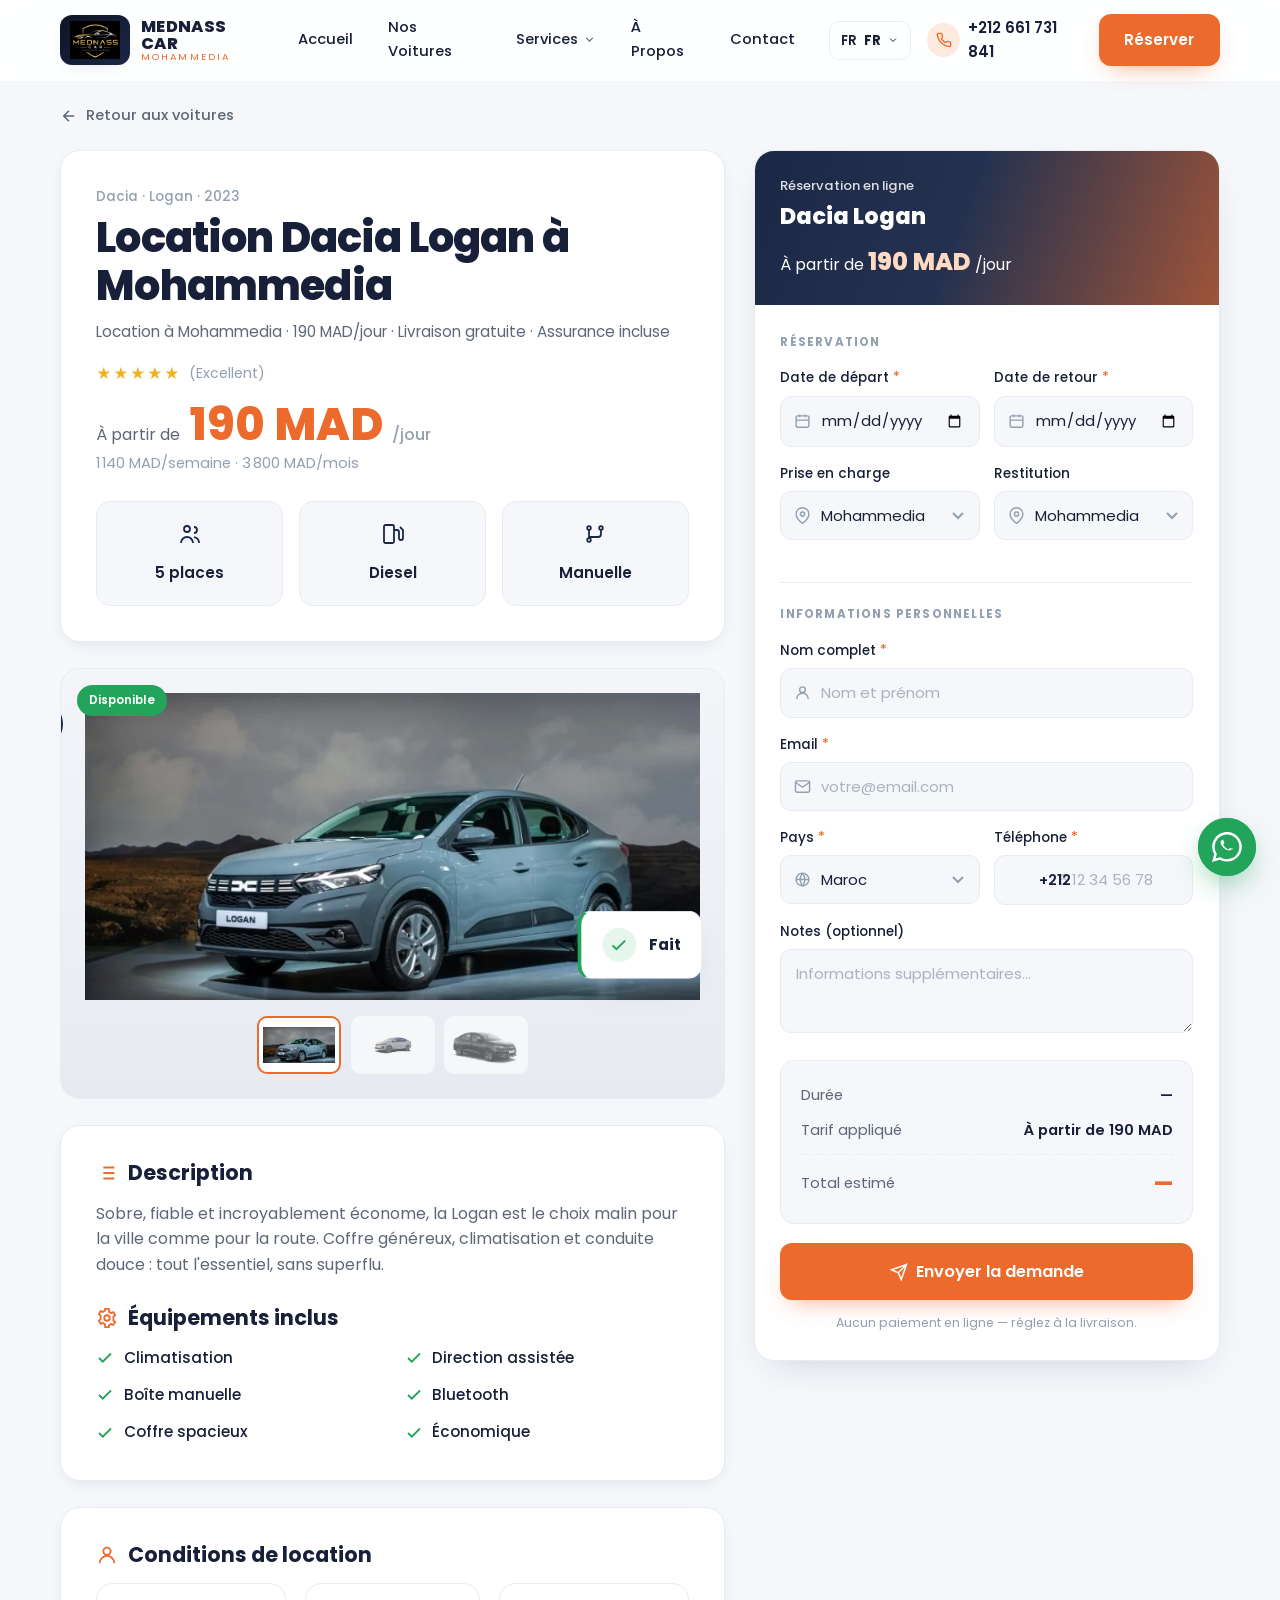
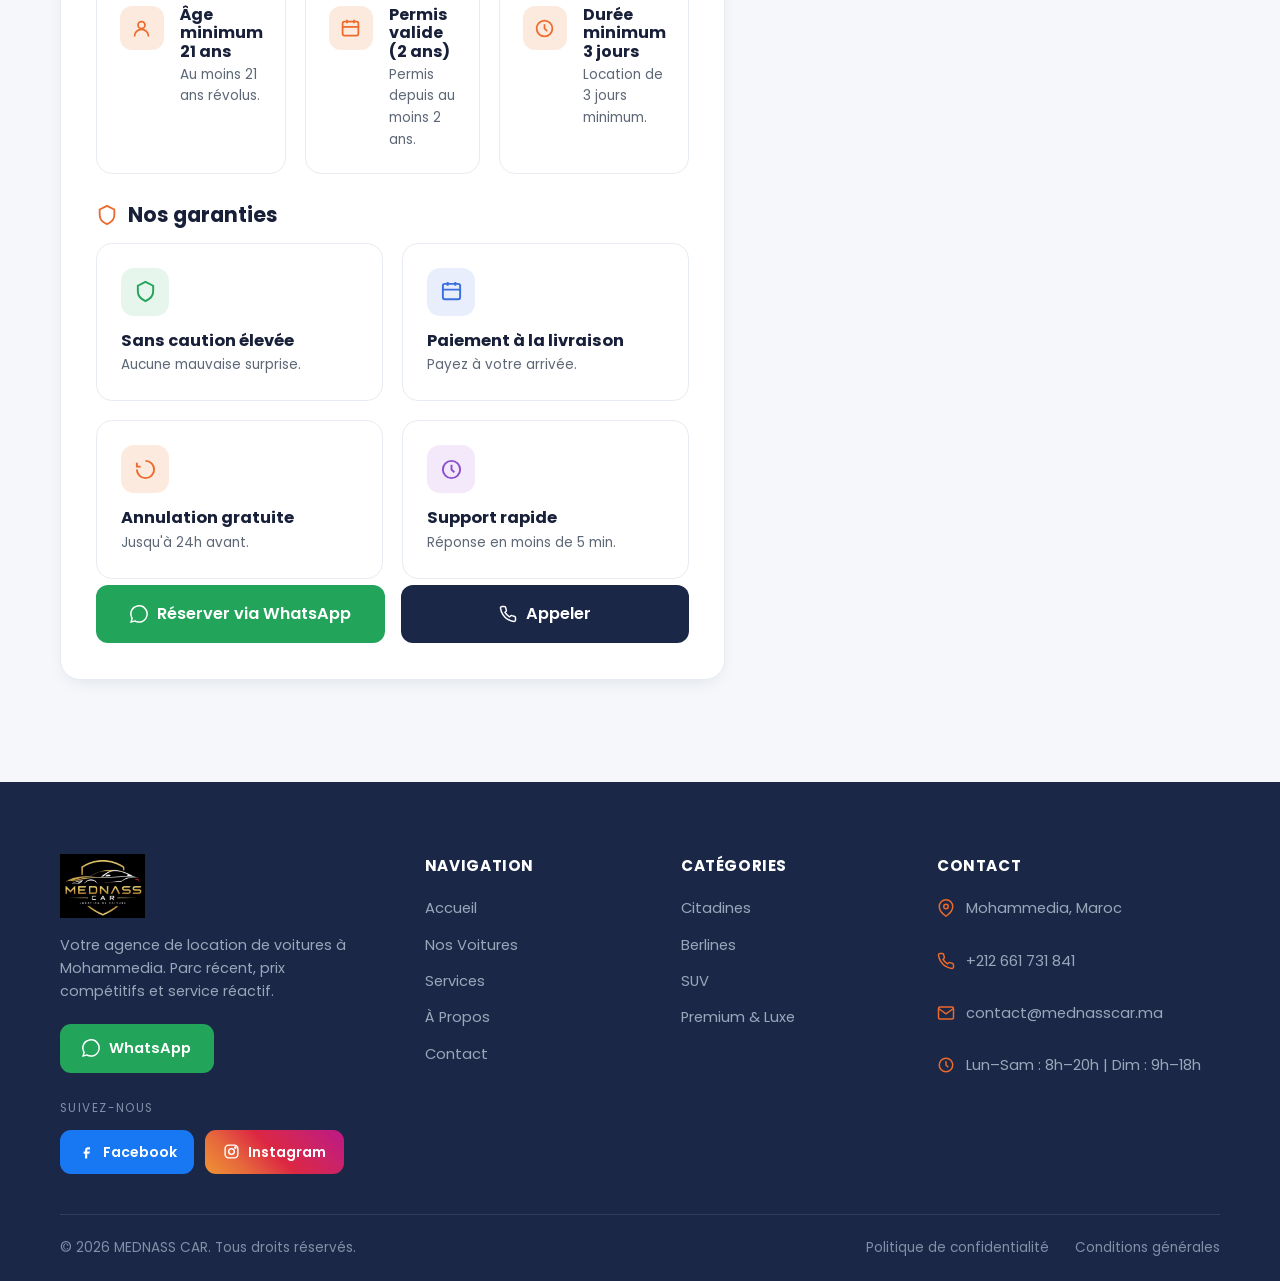
==== voiture.html @ d64ea8f4 "Mednass Car  Mohammedia first commit" ====
<!DOCTYPE html>
<html lang="fr">
<head>
<meta charset="UTF-8" />
<meta name="viewport" content="width=device-width, initial-scale=1.0" />
<title>Détail voiture — MEDNASS CAR</title>
<meta name="description" content="Fiche détaillée et réservation en ligne — MEDNASS CAR, location de voiture à Mohammedia." />
<link rel="icon" href="images/logo.png" />
<script>document.documentElement.className += ' js';</script>
<link rel="stylesheet" href="css/style.css" />
</head>
<body>

<!-- ===================== HEADER ===================== -->
<header id="header">
  <div class="wrap nav">
    <a href="index.html" class="brand">
      <span class="logo-chip"><img src="images/logo.png" alt="Mednass Car" /></span>
      <span class="bt"><b>MEDNASS CAR</b><span>Mohammedia</span></span>
    </a>
    <nav class="nav-links" id="navlinks">
      <a href="index.html">Accueil</a>
      <a href="index.html#voitures">Nos Voitures</a>
      <a href="index.html#garanties">Services <svg viewBox="0 0 24 24" fill="none" stroke="currentColor" stroke-width="2"><path d="M6 9l6 6 6-6"/></svg></a>
      <a href="index.html#apropos">À Propos</a>
      <a href="index.html#contact">Contact</a>
    </nav>
    <div class="nav-right">
      <span class="lang">FR <b>FR</b> <svg viewBox="0 0 24 24" fill="none" stroke="currentColor" stroke-width="2"><path d="M6 9l6 6 6-6"/></svg></span>
      <a href="tel:+212661731841" class="navphone"><span class="pi"><svg viewBox="0 0 24 24" fill="none" stroke="currentColor" stroke-width="2"><path d="M22 16.9v3a2 2 0 0 1-2.2 2 19.8 19.8 0 0 1-8.6-3.1 19.5 19.5 0 0 1-6-6A19.8 19.8 0 0 1 2 4.2 2 2 0 0 1 4 2h3a2 2 0 0 1 2 1.7c.1 1 .4 1.9.7 2.8a2 2 0 0 1-.5 2.1L8 9.9a16 16 0 0 0 6 6l1.3-1.3a2 2 0 0 1 2.1-.4c.9.3 1.8.6 2.8.7A2 2 0 0 1 22 16.9z"/></svg></span>+212 661 731 841</a>
      <a href="#reserver" class="btn btn-orange">Réserver</a>
      <button class="burger" id="burger" aria-label="Menu"><span></span><span></span><span></span></button>
    </div>
  </div>
</header>

<!-- ===================== DETAIL ===================== -->
<main class="detail-wrap">
  <div class="wrap">
    <a href="index.html#voitures" class="back-link">
      <svg viewBox="0 0 24 24" fill="none" stroke="currentColor" stroke-width="2"><path d="M19 12H5M12 19l-7-7 7-7"/></svg>
      Retour aux voitures
    </a>
    <div class="detail-grid">
      <div id="detailMain"><!-- injecté par detail.js --></div>
      <div id="detailAside"><!-- injecté par detail.js --></div>
    </div>
  </div>
</main>

<!-- ===================== FOOTER ===================== -->
<footer>
  <div class="wrap">
    <div class="foot-main">
      <div class="foot-brand">
        <img src="images/logo.png" alt="Mednass Car" />
        <p>Votre agence de location de voitures à Mohammedia. Parc récent, prix compétitifs et service réactif.</p>
        <a id="footWa" href="#" target="_blank" rel="noopener" class="foot-wa">
          <svg viewBox="0 0 24 24" fill="currentColor"><path d="M.06 24l1.69-6.16a11.86 11.86 0 1 1 4.43 4.34L.06 24zM6.6 20.2l.37.22a9.86 9.86 0 1 0-3.34-3.26l.24.38-1 3.65 3.73-.99z"/></svg>
          WhatsApp
        </a>
        <div class="foot-social-label">Suivez-nous</div>
        <div class="foot-socials">
          <a href="#" class="fsoc fb"><svg viewBox="0 0 24 24" fill="currentColor"><path d="M14 9h3V6h-3c-2.2 0-4 1.8-4 4v2H8v3h2v7h3v-7h3l1-3h-4v-2c0-.6.4-1 1-1z"/></svg> Facebook</a>
          <a href="#" class="fsoc ig"><svg viewBox="0 0 24 24" fill="none" stroke="currentColor" stroke-width="2"><rect x="3" y="3" width="18" height="18" rx="5"/><circle cx="12" cy="12" r="4"/><circle cx="17.5" cy="6.5" r="1" fill="currentColor"/></svg> Instagram</a>
        </div>
      </div>
      <div class="foot-col">
        <h5>Navigation</h5>
        <a href="index.html">Accueil</a>
        <a href="index.html#voitures">Nos Voitures</a>
        <a href="index.html#garanties">Services</a>
        <a href="index.html#apropos">À Propos</a>
        <a href="index.html#contact">Contact</a>
      </div>
      <div class="foot-col">
        <h5>Catégories</h5>
        <a href="index.html#voitures">Citadines</a>
        <a href="index.html#voitures">Berlines</a>
        <a href="index.html#voitures">SUV</a>
        <a href="index.html#voitures">Premium &amp; Luxe</a>
      </div>
      <div class="foot-col">
        <h5>Contact</h5>
        <ul class="foot-contact">
          <li><svg viewBox="0 0 24 24" fill="none" stroke="currentColor" stroke-width="2"><path d="M21 10c0 7-9 13-9 13s-9-6-9-13a9 9 0 0 1 18 0z"/><circle cx="12" cy="10" r="3"/></svg> <a href="https://maps.app.goo.gl/XJT6pZZTTBKeiHqv8" target="_blank" rel="noopener">Mohammedia, Maroc</a></li>
          <li><svg viewBox="0 0 24 24" fill="none" stroke="currentColor" stroke-width="2"><path d="M22 16.9v3a2 2 0 0 1-2.2 2 19.8 19.8 0 0 1-8.6-3.1 19.5 19.5 0 0 1-6-6A19.8 19.8 0 0 1 2 4.2 2 2 0 0 1 4 2h3a2 2 0 0 1 2 1.7c.1 1 .4 1.9.7 2.8a2 2 0 0 1-.5 2.1L8 9.9a16 16 0 0 0 6 6l1.3-1.3a2 2 0 0 1 2.1-.4c.9.3 1.8.6 2.8.7A2 2 0 0 1 22 16.9z"/></svg> <a href="tel:+212661731841">+212 661 731 841</a></li>
          <li><svg viewBox="0 0 24 24" fill="none" stroke="currentColor" stroke-width="2"><rect x="2" y="4" width="20" height="16" rx="2"/><path d="M22 6l-10 7L2 6"/></svg> <a href="mailto:contact@mednasscar.ma">contact@mednasscar.ma</a></li>
          <li><svg viewBox="0 0 24 24" fill="none" stroke="currentColor" stroke-width="2"><circle cx="12" cy="12" r="9"/><path d="M12 7v5l3 3"/></svg> Lun–Sam : 8h–20h | Dim : 9h–18h</li>
        </ul>
      </div>
    </div>
    <div class="foot-bottom">
      <small>© <span id="year"></span> MEDNASS CAR. Tous droits réservés.</small>
      <div class="fb-links">
        <a href="#">Politique de confidentialité</a>
        <a href="#">Conditions générales</a>
      </div>
    </div>
  </div>
</footer>

<a id="waFloat" class="wa-float" href="#" target="_blank" rel="noopener" aria-label="WhatsApp">
  <svg viewBox="0 0 24 24" fill="currentColor"><path d="M.06 24l1.69-6.16a11.86 11.86 0 1 1 4.43 4.34L.06 24zM6.6 20.2l.37.22a9.86 9.86 0 1 0-3.34-3.26l.24.38-1 3.65 3.73-.99zM17.4 14.3c-.15-.25-.55-.4-1.15-.7s-1.35-.65-1.55-.72c-.2-.07-.35-.1-.5.1s-.57.72-.7.87c-.13.15-.26.17-.48.06a8 8 0 0 1-2.35-1.45 8.8 8.8 0 0 1-1.63-2.02c-.17-.3 0-.46.13-.6.13-.13.28-.34.42-.51.14-.17.18-.3.28-.5.1-.2.05-.37-.02-.52-.07-.15-.5-1.2-.68-1.65-.18-.43-.36-.37-.5-.37h-.42c-.15 0-.4.06-.6.3-.2.25-.78.76-.78 1.85 0 1.1.8 2.15.92 2.3.12.15 1.57 2.4 3.8 3.36.53.23.95.37 1.27.47.53.17 1.02.15 1.4.09.43-.06 1.32-.54 1.5-1.06.19-.52.19-.97.13-1.07z"/></svg>
</a>

<div class="toast" id="toast">
  <span class="tic"><svg viewBox="0 0 24 24" fill="none" stroke="currentColor" stroke-width="2.4"><path d="M20 6L9 17l-5-5"/></svg></span>
  <div><b id="toastTitle">Fait</b><p id="toastMsg"></p></div>
</div>

<script src="js/data.js"></script>
<script src="js/detail.js"></script>
</body>
</html>
---- css/style.css ----
/* ============================================================
   MEDNASS CAR — Mohammedia
   Thème clair · Orange & Bleu marine · style "Lux"
   ============================================================ */

@import url('https://fonts.googleapis.com/css2?family=Poppins:wght@400;500;600;700;800&display=swap');

:root{
  --orange:      #ec6a2c;
  --orange-d:    #d65a20;
  --orange-soft: #fdeadf;
  --navy:        #1b2746;
  --navy-2:      #25324f;
  --ink:         #182039;   /* titres */
  --text:        #5d6776;   /* corps */
  --muted:       #93a0b0;
  --bg:          #ffffff;
  --bg-soft:     #f5f7fa;
  --line:        #e7ecf2;
  --green:       #22a45a;
  --green-d:     #1c8f4d;
  --gold:        #f4b022;
  --shadow:      0 14px 40px -18px rgba(24,40,80,.22);
  --shadow-sm:   0 6px 20px -10px rgba(24,40,80,.18);
  --radius:      18px;
  --maxw:        1240px;
  --ease:        cubic-bezier(.2,.7,.2,1);
}

*{box-sizing:border-box;margin:0;padding:0}
html{scroll-behavior:smooth;-webkit-text-size-adjust:100%}
body{
  background:var(--bg);color:var(--text);
  font-family:'Poppins',system-ui,sans-serif;font-size:16px;line-height:1.6;
  overflow-x:hidden;-webkit-font-smoothing:antialiased;
}
body.no-scroll{overflow:hidden}
a{color:inherit;text-decoration:none}
img{display:block;max-width:100%}
ul{list-style:none}
button{font-family:inherit;cursor:pointer;border:none;background:none;color:inherit}
::selection{background:var(--orange);color:#fff}
h1,h2,h3,h4{color:var(--ink);line-height:1.15;font-weight:700}

.wrap{max-width:var(--maxw);margin:0 auto;padding:0 clamp(18px,4vw,40px)}
.section{padding:clamp(3.5rem,7vw,6rem) 0}
.section.soft{background:var(--bg-soft)}

/* buttons */
.btn{display:inline-flex;align-items:center;justify-content:center;gap:.55rem;font-weight:600;font-size:.95rem;
  padding:.85rem 1.6rem;border-radius:12px;transition:transform .2s var(--ease),box-shadow .25s,background .25s,filter .2s;white-space:nowrap}
.btn svg{width:18px;height:18px}
.btn-orange{background:var(--orange);color:#fff;box-shadow:0 10px 24px -12px rgba(236,106,44,.7)}
.btn-orange:hover{background:var(--orange-d);transform:translateY(-2px)}
.btn-navy{background:var(--navy);color:#fff}
.btn-navy:hover{background:var(--navy-2);transform:translateY(-2px)}
.btn-green{background:var(--green);color:#fff}
.btn-green:hover{background:var(--green-d);transform:translateY(-2px)}
.btn-outline{border:1.5px solid var(--line);color:var(--ink);background:#fff}
.btn-outline:hover{border-color:var(--orange);color:var(--orange)}
.btn-lg{padding:1rem 2rem;font-size:1.02rem}
.btn-block{width:100%}

.eyebrow{display:inline-flex;align-items:center;gap:.5rem;font-size:.78rem;font-weight:600;letter-spacing:.12em;
  text-transform:uppercase;color:var(--orange)}
.eyebrow::before{content:"";width:8px;height:8px;border-radius:50%;background:var(--orange)}

.sec-head{text-align:center;max-width:640px;margin:0 auto clamp(2.2rem,5vw,3.4rem)}
.sec-head h2{font-size:clamp(1.9rem,4.5vw,2.9rem);font-weight:800;letter-spacing:-.02em}
.sec-head p{margin-top:.8rem;color:var(--text)}
.txt-orange{color:var(--orange)}

/* ============================================================
   HEADER
   ============================================================ */
header{position:fixed;top:0;left:0;right:0;z-index:200;background:rgba(255,255,255,.9);
  backdrop-filter:blur(12px);border-bottom:1px solid transparent;transition:box-shadow .3s,border-color .3s}
header.scrolled{box-shadow:0 6px 24px -16px rgba(24,40,80,.4);border-bottom:1px solid var(--line)}
.nav{display:flex;align-items:center;justify-content:space-between;gap:1.2rem;height:80px}
.brand{display:flex;align-items:center;gap:.7rem}
.brand .logo-chip{background:linear-gradient(135deg,#0e1424,#1b2746);border-radius:12px;padding:6px 10px;
  display:grid;place-items:center;box-shadow:var(--shadow-sm)}
.brand .logo-chip img{height:38px;width:auto}
.brand .bt{display:flex;flex-direction:column;line-height:1.05}
.brand .bt b{font-weight:800;font-size:1.02rem;color:var(--ink);letter-spacing:.02em}
.brand .bt span{font-size:.6rem;letter-spacing:.22em;text-transform:uppercase;color:var(--orange)}
.nav-links{display:flex;align-items:center;gap:.4rem}
.nav-links a{font-size:.92rem;font-weight:500;color:var(--ink);padding:.5rem .9rem;border-radius:10px;transition:.2s;display:flex;align-items:center;gap:.3rem}
.nav-links a:hover{color:var(--orange);background:var(--orange-soft)}
.nav-links a.active{color:var(--orange);background:var(--orange-soft);font-weight:600}
.nav-links a svg{width:13px;height:13px;opacity:.7}
.nav-right{display:flex;align-items:center;gap:1rem}
.lang{display:flex;align-items:center;gap:.4rem;border:1.5px solid var(--line);border-radius:10px;padding:.5rem .7rem;font-size:.82rem;font-weight:600;color:var(--ink)}
.lang svg{width:12px;height:12px}
.navphone{display:flex;align-items:center;gap:.5rem;font-weight:600;color:var(--ink);font-size:.95rem}
.navphone .pi{width:34px;height:34px;border-radius:50%;display:grid;place-items:center;background:var(--orange-soft);color:var(--orange)}
.navphone .pi svg{width:16px;height:16px}
.burger{display:none;flex-direction:column;gap:5px;padding:8px}
.burger span{width:25px;height:2px;background:var(--ink);border-radius:2px;transition:.3s}

/* ============================================================
   HERO
   ============================================================ */
.hero{padding:calc(80px + clamp(2.5rem,5vw,4rem)) 0 clamp(3rem,6vw,5rem);
  background:radial-gradient(80% 120% at 90% 0%,#fff3ec 0%,rgba(255,243,236,0) 55%),linear-gradient(180deg,#fff,#f5f7fa)}
.hero-grid{display:grid;grid-template-columns:1.05fr .95fr;gap:clamp(2rem,5vw,4rem);align-items:center}
.hero h1{font-size:clamp(2.3rem,5.4vw,4rem);font-weight:800;letter-spacing:-.03em;margin:1.1rem 0}
.hero p.lead{font-size:clamp(1rem,1.4vw,1.15rem);color:var(--text);max-width:46ch}
.hero-cta{display:flex;gap:.9rem;flex-wrap:wrap;margin-top:1.8rem}
.hero-trust{display:flex;gap:1.4rem;flex-wrap:wrap;margin-top:1.8rem}
.hero-trust span{display:flex;align-items:center;gap:.45rem;font-size:.86rem;font-weight:500;color:var(--ink)}
.hero-trust svg{width:18px;height:18px;color:var(--green)}
.hero-media{position:relative}
.hero-card{background:#fff;border-radius:24px;box-shadow:var(--shadow);padding:1.4rem;position:relative;
  background:linear-gradient(180deg,#fbfcfe,#eef1f6)}
.hero-card img{width:100%;border-radius:16px;object-fit:contain;aspect-ratio:16/11}
.hero-price{position:absolute;left:-12px;bottom:24px;background:#fff;border-radius:16px;box-shadow:var(--shadow);
  padding:.9rem 1.2rem;display:flex;flex-direction:column;border-left:4px solid var(--orange)}
.hero-price small{font-size:.7rem;color:var(--muted);text-transform:uppercase;letter-spacing:.08em}
.hero-price b{font-size:1.4rem;color:var(--orange);font-weight:800;line-height:1.1}
.hero-price b span{font-size:.8rem;color:var(--text);font-weight:500}
.hero-badge{position:absolute;right:-6px;top:18px;background:var(--navy);color:#fff;border-radius:14px;padding:.7rem 1rem;
  box-shadow:var(--shadow);font-size:.8rem;font-weight:600;display:flex;align-items:center;gap:.5rem}
.hero-badge .star{color:var(--gold)}

/* ============================================================
   FEATURE STRIP
   ============================================================ */
.feat-strip{display:grid;grid-template-columns:repeat(4,1fr);gap:1.2rem;margin-top:clamp(2rem,5vw,3.5rem)}
.feat{display:flex;gap:.9rem;align-items:flex-start;background:#fff;border:1px solid var(--line);border-radius:16px;padding:1.2rem}
.feat .fi{width:46px;height:46px;border-radius:12px;display:grid;place-items:center;background:var(--orange-soft);color:var(--orange);flex:none}
.feat .fi svg{width:22px;height:22px}
.feat h4{font-size:.98rem;font-weight:700}
.feat p{font-size:.82rem;color:var(--text);margin-top:.15rem}

/* ============================================================
   FILTERS + FLEET
   ============================================================ */
.filters{display:flex;gap:.55rem;flex-wrap:wrap;justify-content:center;margin-bottom:2.4rem}
.chip{padding:.6rem 1.2rem;border-radius:100px;border:1.5px solid var(--line);background:#fff;font-size:.88rem;font-weight:500;color:var(--ink);transition:.2s}
.chip:hover{border-color:var(--orange);color:var(--orange)}
.chip.active{background:var(--orange);border-color:var(--orange);color:#fff;font-weight:600}

.grid{display:grid;grid-template-columns:repeat(3,1fr);gap:1.6rem}
.vcard{background:#fff;border:1px solid var(--line);border-radius:20px;overflow:hidden;box-shadow:var(--shadow-sm);
  transition:transform .35s var(--ease),box-shadow .35s;display:flex;flex-direction:column}
.vcard:hover{transform:translateY(-6px);box-shadow:var(--shadow)}
.vcard-media{position:relative;aspect-ratio:16/10;background:linear-gradient(180deg,#f3f5f9,#e7ebf1);display:grid;place-items:center;padding:1rem}
.vcard-media img{width:100%;height:100%;object-fit:contain}
.badge{position:absolute;display:inline-flex;align-items:center;gap:.35rem;font-size:.74rem;font-weight:600;padding:.4rem .75rem;border-radius:100px}
.badge-pop{top:14px;left:14px;background:var(--orange);color:#fff}
.badge-cat{top:14px;right:14px;background:var(--navy);color:#fff}
.badge-model{left:14px;bottom:14px;background:var(--gold);color:#5a3d00;font-weight:700}
.badge svg{width:13px;height:13px}
.vcard-body{padding:1.3rem 1.4rem 1.5rem;display:flex;flex-direction:column;flex:1}
.vcard-body h3{font-size:1.35rem;font-weight:700;letter-spacing:-.01em}
.vcard-sub{color:var(--muted);font-size:.88rem;margin-top:.1rem}
.vcard-specs{display:flex;gap:1.2rem;flex-wrap:wrap;margin:1.1rem 0;padding:1.1rem 0;border-top:1px solid var(--line);border-bottom:1px solid var(--line)}
.vcard-specs span{display:flex;align-items:center;gap:.45rem;font-size:.86rem;color:var(--text);font-weight:500}
.vcard-specs svg{width:18px;height:18px;color:var(--navy);opacity:.75}
.vcard-price{display:flex;align-items:baseline;gap:.5rem;margin:.3rem 0 1.2rem}
.vcard-price .lbl{font-size:.82rem;color:var(--text)}
.vcard-price .val{font-size:1.7rem;font-weight:800;color:var(--orange);line-height:1}
.vcard-price .per{font-size:.9rem;color:var(--muted);font-weight:500}
.vcard-actions{display:grid;grid-template-columns:1fr 1fr;gap:.7rem;margin-top:auto}

/* ============================================================
   GUARANTEES + CONDITIONS (home + detail)
   ============================================================ */
.gcards{display:grid;grid-template-columns:repeat(4,1fr);gap:1.2rem}
.gcard{background:#fff;border:1px solid var(--line);border-radius:16px;padding:1.5rem}
.gcard .gi{width:48px;height:48px;border-radius:13px;display:grid;place-items:center;margin-bottom:1rem}
.gcard .gi svg{width:23px;height:23px}
.gcard h4{font-size:1.02rem;font-weight:700}
.gcard p{font-size:.85rem;color:var(--text);margin-top:.25rem}
.gi.g1{background:#e7f6ed;color:var(--green)}
.gi.g2{background:#e8eefc;color:#3b6fe0}
.gi.g3{background:#fdeadf;color:var(--orange)}
.gi.g4{background:#f3e9fb;color:#8a4fd0}

.cond-list{display:grid;grid-template-columns:repeat(3,1fr);gap:1.2rem}
.cond{display:flex;gap:1rem;align-items:flex-start;background:#fff;border:1px solid var(--line);border-radius:16px;padding:1.4rem}
.cond .ci{width:44px;height:44px;border-radius:12px;display:grid;place-items:center;background:var(--orange-soft);color:var(--orange);flex:none}
.cond .ci svg{width:21px;height:21px}
.cond h4{font-size:1rem;font-weight:700}
.cond p{font-size:.85rem;color:var(--text);margin-top:.15rem}

/* ============================================================
   CTA BAND
   ============================================================ */
.cta-band{background:linear-gradient(120deg,var(--navy) 0%,var(--navy-2) 55%,var(--orange) 130%);border-radius:24px;
  padding:clamp(2.2rem,5vw,3.4rem);text-align:center;color:#fff;position:relative;overflow:hidden}
.cta-band h2{color:#fff;font-size:clamp(1.7rem,4vw,2.6rem);font-weight:800}
.cta-band p{color:rgba(255,255,255,.85);margin:.7rem auto 1.6rem;max-width:50ch}
.cta-band .btn-row{display:flex;gap:.9rem;justify-content:center;flex-wrap:wrap}

/* ============================================================
   DETAIL PAGE
   ============================================================ */
.detail-wrap{padding-top:calc(80px + 1.5rem);padding-bottom:clamp(3rem,6vw,5rem);background:var(--bg-soft);min-height:100vh}
.back-link{display:inline-flex;align-items:center;gap:.5rem;color:var(--text);font-weight:500;font-size:.92rem;margin-bottom:1.4rem}
.back-link:hover{color:var(--orange)}
.back-link svg{width:18px;height:18px}
.detail-grid{display:grid;grid-template-columns:1.55fr 1fr;gap:1.8rem;align-items:start}
.panel{background:#fff;border:1px solid var(--line);border-radius:20px;padding:clamp(1.5rem,3vw,2.2rem);box-shadow:var(--shadow-sm);margin-bottom:1.6rem}
.d-breadcrumb{color:var(--muted);font-size:.85rem;font-weight:500}
.d-title{font-size:clamp(1.7rem,3.6vw,2.6rem);font-weight:800;letter-spacing:-.02em;margin:.4rem 0 .6rem}
.d-meta{color:var(--text);font-size:.95rem}
.d-stars{display:flex;align-items:center;gap:.5rem;margin:1rem 0}
.d-stars .stars{color:var(--gold);letter-spacing:2px;font-size:1.05rem}
.d-stars span{color:var(--muted);font-size:.88rem}
.d-price{display:flex;align-items:baseline;gap:.6rem;margin:.6rem 0 .3rem}
.d-price .lbl{font-size:1rem;color:var(--text)}
.d-price .val{font-size:clamp(2rem,5vw,2.8rem);font-weight:800;color:var(--orange);line-height:1}
.d-price .per{color:var(--muted);font-weight:500}
.d-subprice{color:var(--muted);font-size:.92rem}
.d-specs{display:grid;grid-template-columns:repeat(3,1fr);gap:1rem;margin-top:1.6rem}
.d-spec{background:var(--bg-soft);border:1px solid var(--line);border-radius:14px;padding:1.2rem;text-align:center}
.d-spec svg{width:24px;height:24px;color:var(--navy);margin-bottom:.5rem}
.d-spec .v{font-weight:600;color:var(--ink);font-size:.95rem}

.d-img-card{position:relative;background:linear-gradient(180deg,#f3f5f9,#e7ebf1);border-radius:20px;overflow:hidden;
  border:1px solid var(--line);margin-bottom:1.6rem;padding:1.5rem;min-height:280px;display:grid;place-items:center}
.d-img-card img{width:100%;max-height:360px;object-fit:contain}
.d-img-badges{position:absolute;top:16px;left:16px;display:flex;gap:.5rem;z-index:2}
.d-thumbs{display:flex;gap:.6rem;margin-top:1rem;flex-wrap:wrap;justify-content:center;width:100%}
.d-thumbs button{width:84px;height:58px;border-radius:10px;overflow:hidden;border:2px solid transparent;background:#fff;opacity:.6;transition:.2s;padding:4px}
.d-thumbs button img{width:100%;height:100%;object-fit:contain}
.d-thumbs button.active{opacity:1;border-color:var(--orange)}
.badge-ok{background:var(--green);color:#fff}

.panel h3.block-title{font-size:1.3rem;font-weight:700;display:flex;align-items:center;gap:.6rem;margin-bottom:1rem}
.panel h3.block-title svg{width:22px;height:22px;color:var(--orange)}
.equip{display:grid;grid-template-columns:1fr 1fr;gap:.8rem 1.5rem}
.equip li{display:flex;align-items:center;gap:.6rem;font-size:.95rem;color:var(--ink);font-weight:500}
.equip li svg{width:18px;height:18px;color:var(--green);flex:none}

/* reservation card (detail) */
.resa-card{position:sticky;top:100px;background:#fff;border:1px solid var(--line);border-radius:20px;overflow:hidden;box-shadow:var(--shadow)}
.resa-head{background:linear-gradient(110deg,var(--navy) 0%,var(--navy-2) 45%,var(--orange) 135%);color:#fff;padding:1.5rem 1.6rem}
.resa-head .rh-top{font-size:.82rem;opacity:.85;font-weight:500}
.resa-head .rh-name{font-size:1.4rem;font-weight:800;margin:.2rem 0 .5rem}
.resa-head .rh-price{font-size:1rem}
.resa-head .rh-price b{font-size:1.5rem;color:#ffd9c2;font-weight:800}
.resa-body{padding:1.5rem 1.6rem 1.7rem}
.form-label-sec{font-size:.74rem;font-weight:700;letter-spacing:.1em;color:var(--muted);text-transform:uppercase;margin:.2rem 0 1rem}
.form-label-sec:not(:first-child){margin-top:1.6rem;padding-top:1.4rem;border-top:1px solid var(--line)}
.frow{display:grid;grid-template-columns:1fr 1fr;gap:.9rem}
.field{margin-bottom:1rem}
.field.full{grid-column:1/-1}
.field label{display:block;font-size:.85rem;font-weight:500;color:var(--ink);margin-bottom:.4rem}
.field label .req{color:var(--orange)}
.input-wrap{position:relative;display:flex;align-items:center}
.input-wrap .lead-ic{position:absolute;left:.85rem;color:var(--muted);display:grid;place-items:center;pointer-events:none}
.input-wrap .lead-ic svg{width:17px;height:17px}
.field input,.field select,.field textarea{width:100%;background:var(--bg-soft);border:1.5px solid var(--line);border-radius:11px;
  padding:.8rem .9rem;font-family:inherit;font-size:.93rem;color:var(--ink);transition:border-color .2s,box-shadow .2s}
.input-wrap input,.input-wrap select{padding-left:2.5rem}
.field input::placeholder,.field textarea::placeholder{color:#aab3c0}
.field input:focus,.field select:focus,.field textarea:focus{outline:none;border-color:var(--orange);box-shadow:0 0 0 3px rgba(236,106,44,.12);background:#fff}
.field textarea{resize:vertical;min-height:84px}
.field select{appearance:none;background-image:url("data:image/svg+xml,%3Csvg xmlns='http://www.w3.org/2000/svg' width='12' height='8' fill='none' stroke='%2393a0b0' stroke-width='2'%3E%3Cpath d='M1 1l5 5 5-5'/%3E%3C/svg%3E");background-repeat:no-repeat;background-position:right .9rem center;padding-right:2.2rem}
.phone-pre{position:absolute;left:0;top:0;bottom:0;display:flex;align-items:center;gap:.4rem;padding:0 .7rem 0 2.4rem;color:var(--ink);font-weight:600;font-size:.9rem;pointer-events:none}
.phone-field input{padding-left:4rem}

.resa-summary{background:var(--bg-soft);border:1px solid var(--line);border-radius:14px;padding:1.1rem 1.2rem;margin:1.2rem 0}
.resa-summary .row{display:flex;justify-content:space-between;align-items:center;padding:.35rem 0;font-size:.92rem}
.resa-summary .row span:first-child{color:var(--text)}
.resa-summary .row span:last-child{font-weight:600;color:var(--ink)}
.resa-summary .row.total{border-top:1px dashed var(--line);margin-top:.4rem;padding-top:.7rem}
.resa-summary .row.total span:last-child{color:var(--orange);font-size:1.3rem;font-weight:800}

.detail-bottom-cta{display:grid;grid-template-columns:1fr 1fr;gap:1rem;margin-top:.4rem}

/* ============================================================
   FOOTER
   ============================================================ */
footer{background:var(--navy);color:#c4ccdb}
.foot-main{display:grid;grid-template-columns:1.5fr 1fr 1fr 1.3fr;gap:2.4rem;padding:clamp(3rem,6vw,4.5rem) 0 2.5rem}
.foot-brand img{height:64px;width:auto;margin-bottom:1rem}
.foot-brand p{font-size:.9rem;color:#9aa6ba;max-width:34ch;margin-bottom:1.3rem}
.foot-wa{display:inline-flex;align-items:center;gap:.55rem;background:var(--green);color:#fff;padding:.8rem 1.4rem;border-radius:11px;font-weight:600;font-size:.92rem}
.foot-wa:hover{background:var(--green-d)}
.foot-wa svg{width:18px;height:18px}
.foot-social-label{font-size:.74rem;letter-spacing:.12em;text-transform:uppercase;color:#8190a8;margin:1.6rem 0 .8rem}
.foot-socials{display:flex;gap:.7rem}
.fsoc{display:inline-flex;align-items:center;gap:.5rem;padding:.65rem 1.1rem;border-radius:11px;color:#fff;font-weight:600;font-size:.88rem}
.fsoc svg{width:17px;height:17px}
.fsoc.fb{background:#1877f2}
.fsoc.ig{background:linear-gradient(45deg,#f09433,#e6683c,#dc2743,#cc2366,#bc1888)}
.foot-col h5{color:#fff;font-size:.95rem;font-weight:700;letter-spacing:.04em;margin-bottom:1.2rem;text-transform:uppercase}
.foot-col a,.foot-col li{display:block;color:#9aa6ba;font-size:.92rem;margin-bottom:.8rem;transition:.2s}
.foot-col a:hover{color:var(--orange)}
.foot-contact li{display:flex;gap:.7rem;align-items:flex-start;color:#9aa6ba;font-size:.92rem;margin-bottom:1rem}
.foot-contact li svg{width:18px;height:18px;color:var(--orange);flex:none;margin-top:2px}
.foot-bottom{border-top:1px solid rgba(255,255,255,.1);padding:1.4rem 0;display:flex;justify-content:space-between;align-items:center;gap:1rem;flex-wrap:wrap}
.foot-bottom small{color:#8190a8;font-size:.85rem}
.foot-bottom .fb-links{display:flex;gap:1.6rem}
.foot-bottom .fb-links a{color:#8190a8;font-size:.85rem}
.foot-bottom .fb-links a:hover{color:var(--orange)}

/* ============================================================
   FLOATING WHATSAPP + TOAST
   ============================================================ */
.wa-float{position:fixed;right:24px;bottom:24px;z-index:300;width:58px;height:58px;border-radius:50%;background:var(--green);
  display:grid;place-items:center;box-shadow:0 12px 30px -8px rgba(34,164,90,.6);transition:transform .25s}
.wa-float:hover{transform:scale(1.08)}
.wa-float svg{width:30px;height:30px;color:#fff}
.wa-float::after{content:"";position:absolute;inset:0;border-radius:50%;border:2px solid var(--green);animation:pulse 2s infinite}
@keyframes pulse{0%{transform:scale(1);opacity:.7}100%{transform:scale(1.5);opacity:0}}

.toast{position:fixed;left:50%;bottom:30px;transform:translate(-50%,160%);z-index:1000;background:#fff;border:1px solid var(--line);
  border-left:4px solid var(--green);border-radius:14px;padding:1rem 1.3rem;display:flex;gap:.8rem;align-items:center;
  box-shadow:var(--shadow);transition:transform .5s var(--ease);max-width:92vw}
.toast.show{transform:translate(-50%,0)}
.toast .tic{width:34px;height:34px;border-radius:50%;background:#e7f6ed;color:var(--green);display:grid;place-items:center;flex:none}
.toast .tic svg{width:19px;height:19px}
.toast b{color:var(--ink);font-weight:700;font-size:.95rem}
.toast p{font-size:.84rem;color:var(--text)}

/* ============================================================
   REVEAL
   ============================================================ */
.js .reveal{opacity:0;transform:translateY(22px);transition:opacity .7s var(--ease),transform .7s var(--ease)}
.reveal.in{opacity:1;transform:none}
@media(prefers-reduced-motion:reduce){.js .reveal{opacity:1;transform:none;transition:none}}

/* ============================================================
   RESPONSIVE
   ============================================================ */
@media(max-width:1080px){
  .grid{grid-template-columns:repeat(2,1fr)}
  .gcards{grid-template-columns:repeat(2,1fr)}
  .feat-strip{grid-template-columns:repeat(2,1fr)}
  .detail-grid{grid-template-columns:1fr}
  .resa-card{position:static}
  .foot-main{grid-template-columns:1fr 1fr;gap:2rem}
}
@media(max-width:860px){
  .nav-links,.navphone,.lang{display:none}
  .burger{display:flex}
  .nav-links.open{display:flex;position:absolute;top:80px;left:0;right:0;flex-direction:column;align-items:stretch;
    background:#fff;padding:1rem clamp(18px,4vw,40px) 1.4rem;gap:.3rem;box-shadow:var(--shadow);border-bottom:1px solid var(--line)}
  .hero-grid{grid-template-columns:1fr}
  .hero-media{order:-1}
  .cond-list{grid-template-columns:1fr}
}
@media(max-width:620px){
  .grid{grid-template-columns:1fr}
  .gcards{grid-template-columns:1fr}
  .feat-strip{grid-template-columns:1fr}
  .frow{grid-template-columns:1fr}
  .d-specs{grid-template-columns:1fr}
  .equip{grid-template-columns:1fr}
  .foot-main{grid-template-columns:1fr}
  .detail-bottom-cta{grid-template-columns:1fr}
  .vcard-actions{grid-template-columns:1fr}
}
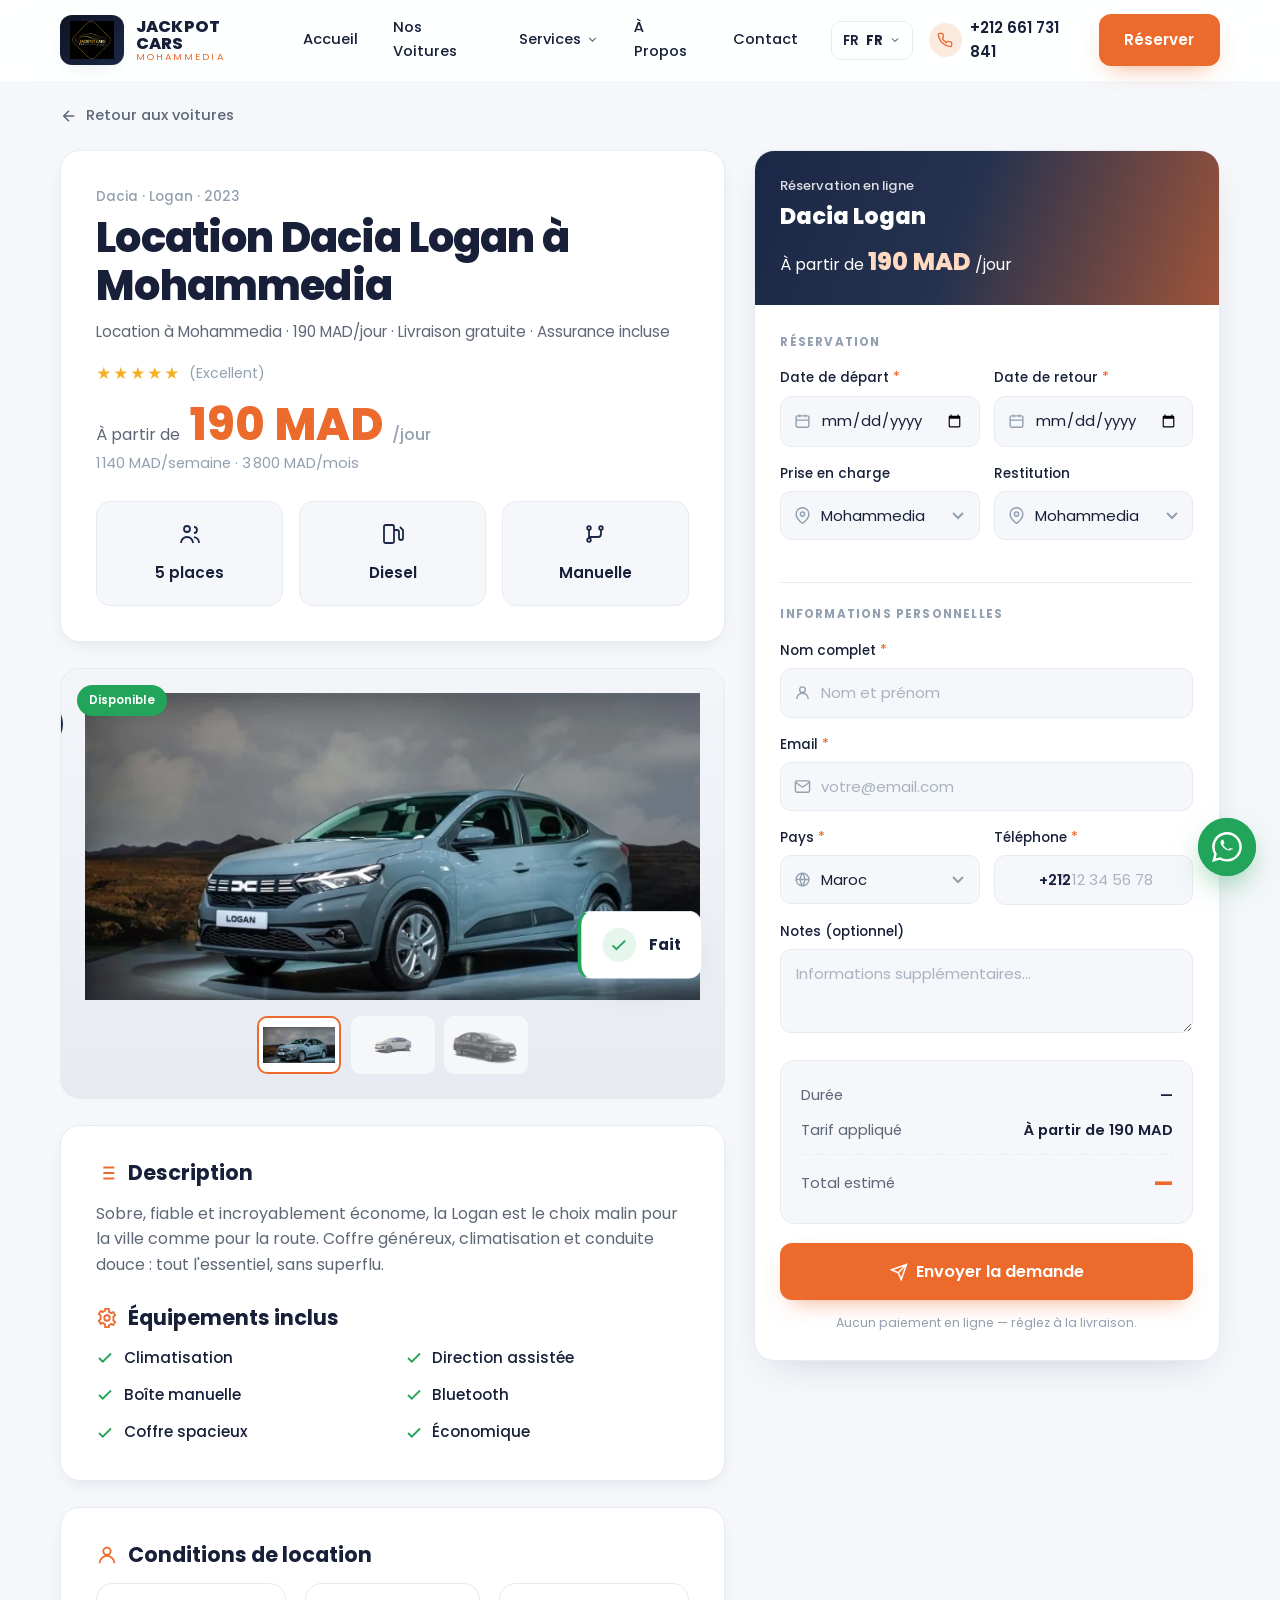
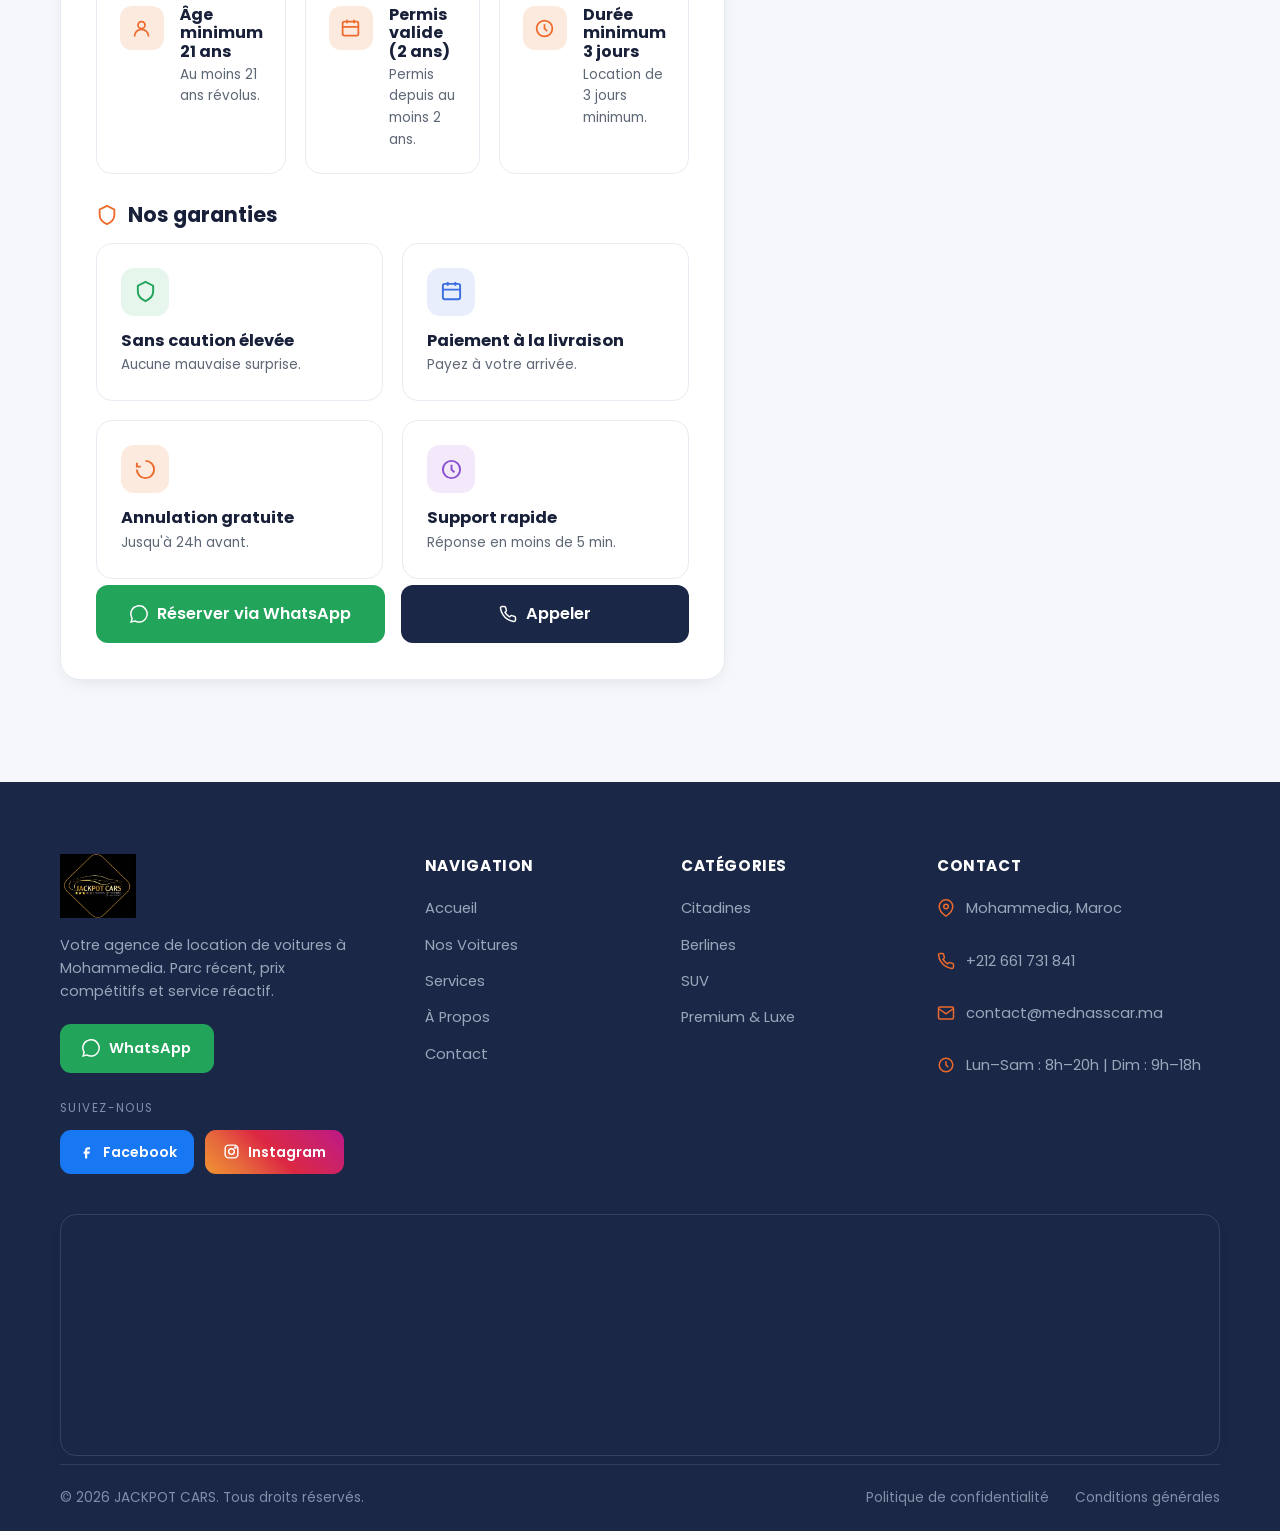
==== commit 007227e4: "Mise ajour nom du brand" ====
--- a/voiture.html
+++ b/voiture.html
@@ -3,8 +3,8 @@
 <head>
 <meta charset="UTF-8" />
 <meta name="viewport" content="width=device-width, initial-scale=1.0" />
-<title>Détail voiture — MEDNASS CAR</title>
-<meta name="description" content="Fiche détaillée et réservation en ligne — MEDNASS CAR, location de voiture à Mohammedia." />
+<title>Détail voiture — JACKPOT CARS</title>
+<meta name="description" content="Fiche détaillée et réservation en ligne — JACKPOT CARS, location de voiture à Mohammedia." />
 <link rel="icon" href="images/logo.png" />
 <script>document.documentElement.className += ' js';</script>
 <link rel="stylesheet" href="css/style.css" />
@@ -15,8 +15,8 @@
 <header id="header">
   <div class="wrap nav">
     <a href="index.html" class="brand">
-      <span class="logo-chip"><img src="images/logo.png" alt="Mednass Car" /></span>
-      <span class="bt"><b>MEDNASS CAR</b><span>Mohammedia</span></span>
+      <span class="logo-chip"><img src="images/logo.png" alt="Jackpot Cars" /></span>
+      <span class="bt"><b>JACKPOT CARS</b><span>Mohammedia</span></span>
     </a>
     <nav class="nav-links" id="navlinks">
       <a href="index.html">Accueil</a>
@@ -53,7 +53,7 @@
   <div class="wrap">
     <div class="foot-main">
       <div class="foot-brand">
-        <img src="images/logo.png" alt="Mednass Car" />
+        <img src="images/logo.png" alt="Jackpot Cars" />
         <p>Votre agence de location de voitures à Mohammedia. Parc récent, prix compétitifs et service réactif.</p>
         <a id="footWa" href="#" target="_blank" rel="noopener" class="foot-wa">
           <svg viewBox="0 0 24 24" fill="currentColor"><path d="M.06 24l1.69-6.16a11.86 11.86 0 1 1 4.43 4.34L.06 24zM6.6 20.2l.37.22a9.86 9.86 0 1 0-3.34-3.26l.24.38-1 3.65 3.73-.99z"/></svg>
@@ -83,15 +83,22 @@
       <div class="foot-col">
         <h5>Contact</h5>
         <ul class="foot-contact">
-          <li><svg viewBox="0 0 24 24" fill="none" stroke="currentColor" stroke-width="2"><path d="M21 10c0 7-9 13-9 13s-9-6-9-13a9 9 0 0 1 18 0z"/><circle cx="12" cy="10" r="3"/></svg> <a href="https://maps.app.goo.gl/XJT6pZZTTBKeiHqv8" target="_blank" rel="noopener">Mohammedia, Maroc</a></li>
+          <li><svg viewBox="0 0 24 24" fill="none" stroke="currentColor" stroke-width="2"><path d="M21 10c0 7-9 13-9 13s-9-6-9-13a9 9 0 0 1 18 0z"/><circle cx="12" cy="10" r="3"/></svg> <a href="https://maps.app.goo.gl/d7v4nVq8uvKLCQtSA" target="_blank" rel="noopener">Mohammedia, Maroc</a></li>
           <li><svg viewBox="0 0 24 24" fill="none" stroke="currentColor" stroke-width="2"><path d="M22 16.9v3a2 2 0 0 1-2.2 2 19.8 19.8 0 0 1-8.6-3.1 19.5 19.5 0 0 1-6-6A19.8 19.8 0 0 1 2 4.2 2 2 0 0 1 4 2h3a2 2 0 0 1 2 1.7c.1 1 .4 1.9.7 2.8a2 2 0 0 1-.5 2.1L8 9.9a16 16 0 0 0 6 6l1.3-1.3a2 2 0 0 1 2.1-.4c.9.3 1.8.6 2.8.7A2 2 0 0 1 22 16.9z"/></svg> <a href="tel:+212661731841">+212 661 731 841</a></li>
           <li><svg viewBox="0 0 24 24" fill="none" stroke="currentColor" stroke-width="2"><rect x="2" y="4" width="20" height="16" rx="2"/><path d="M22 6l-10 7L2 6"/></svg> <a href="mailto:contact@mednasscar.ma">contact@mednasscar.ma</a></li>
           <li><svg viewBox="0 0 24 24" fill="none" stroke="currentColor" stroke-width="2"><circle cx="12" cy="12" r="9"/><path d="M12 7v5l3 3"/></svg> Lun–Sam : 8h–20h | Dim : 9h–18h</li>
         </ul>
       </div>
     </div>
+    <div class="foot-map">
+      <iframe
+        src="https://www.google.com/maps?q=33.699343,-7.3597821&amp;z=16&amp;hl=fr&amp;output=embed"
+        title="Localisation Jackpot Cars — Mohammedia"
+        width="100%" height="240" style="border:0" loading="lazy"
+        allowfullscreen referrerpolicy="no-referrer-when-downgrade"></iframe>
+    </div>
     <div class="foot-bottom">
-      <small>© <span id="year"></span> MEDNASS CAR. Tous droits réservés.</small>
+      <small>© <span id="year"></span> JACKPOT CARS. Tous droits réservés.</small>
       <div class="fb-links">
         <a href="#">Politique de confidentialité</a>
         <a href="#">Conditions générales</a>
--- a/css/style.css
+++ b/css/style.css
@@ -1,5 +1,5 @@
 /* ============================================================
-   MEDNASS CAR — Mohammedia
+   JACKPOT CARS — Mohammedia
    Thème clair · Orange & Bleu marine · style "Lux"
    ============================================================ */
 
@@ -293,6 +293,8 @@
 .foot-col a:hover{color:var(--orange)}
 .foot-contact li{display:flex;gap:.7rem;align-items:flex-start;color:#9aa6ba;font-size:.92rem;margin-bottom:1rem}
 .foot-contact li svg{width:18px;height:18px;color:var(--orange);flex:none;margin-top:2px}
+.foot-map{border-radius:16px;overflow:hidden;border:1px solid rgba(255,255,255,.12);box-shadow:var(--shadow-sm);margin-bottom:.5rem}
+.foot-map iframe{display:block;width:100%;height:240px;filter:grayscale(.15)}
 .foot-bottom{border-top:1px solid rgba(255,255,255,.1);padding:1.4rem 0;display:flex;justify-content:space-between;align-items:center;gap:1rem;flex-wrap:wrap}
 .foot-bottom small{color:#8190a8;font-size:.85rem}
 .foot-bottom .fb-links{display:flex;gap:1.6rem}
@@ -326,33 +328,102 @@
 @media(prefers-reduced-motion:reduce){.js .reveal{opacity:1;transform:none;transition:none}}
 
 /* ============================================================
-   RESPONSIVE
-   ============================================================ */
+   RESPONSIVE  ·  Tablette & Mobile uniquement
+   (les styles desktop ci-dessus restent inchangés)
+   ============================================================ */
+
+/* ---- Tablette paysage / petits portables (≤1080px) ---- */
 @media(max-width:1080px){
   .grid{grid-template-columns:repeat(2,1fr)}
   .gcards{grid-template-columns:repeat(2,1fr)}
   .feat-strip{grid-template-columns:repeat(2,1fr)}
   .detail-grid{grid-template-columns:1fr}
   .resa-card{position:static}
-  .foot-main{grid-template-columns:1fr 1fr;gap:2rem}
-}
+  .foot-main{grid-template-columns:1.4fr 1fr 1fr;gap:2rem}
+  .foot-brand{grid-column:1/-1;max-width:none}
+  .foot-brand p{max-width:48ch}
+}
+
+/* ---- Tablette portrait (≤860px) ---- */
 @media(max-width:860px){
+  .nav{height:72px;gap:.6rem}
   .nav-links,.navphone,.lang{display:none}
   .burger{display:flex}
-  .nav-links.open{display:flex;position:absolute;top:80px;left:0;right:0;flex-direction:column;align-items:stretch;
-    background:#fff;padding:1rem clamp(18px,4vw,40px) 1.4rem;gap:.3rem;box-shadow:var(--shadow);border-bottom:1px solid var(--line)}
-  .hero-grid{grid-template-columns:1fr}
-  .hero-media{order:-1}
+  .nav-right{gap:.6rem}
+  /* menu mobile déroulant */
+  .nav-links.open{display:flex;position:absolute;top:72px;left:0;right:0;flex-direction:column;align-items:stretch;
+    background:#fff;padding:.8rem clamp(18px,4vw,40px) 1.2rem;gap:.2rem;box-shadow:var(--shadow);border-bottom:1px solid var(--line)}
+  .nav-links.open a{padding:.95rem 1rem;border-radius:12px;font-size:1rem;min-height:48px}
+  .burger{padding:10px}
+
+  .hero-grid{grid-template-columns:1fr;gap:2rem}
+  .hero-media{order:-1;width:100%;max-width:520px;margin:0 auto}
+  .hero h1,.hero p.lead{text-align:left}
+
   .cond-list{grid-template-columns:1fr}
-}
+
+  /* footer en 2 colonnes lisibles */
+  .foot-main{grid-template-columns:1fr 1fr;gap:1.8rem 2rem}
+  .foot-brand{grid-column:1/-1}
+}
+
+/* ---- Mobile (≤620px) ---- */
 @media(max-width:620px){
   .grid{grid-template-columns:1fr}
-  .gcards{grid-template-columns:1fr}
+  .gcards{grid-template-columns:1fr 1fr}
   .feat-strip{grid-template-columns:1fr}
   .frow{grid-template-columns:1fr}
-  .d-specs{grid-template-columns:1fr}
+  .d-specs{grid-template-columns:1fr 1fr}
   .equip{grid-template-columns:1fr}
   .foot-main{grid-template-columns:1fr}
+  .foot-brand{grid-column:auto}
   .detail-bottom-cta{grid-template-columns:1fr}
   .vcard-actions{grid-template-columns:1fr}
-}
+
+  /* en-tête compacte */
+  .nav{height:64px}
+  .nav-links.open{top:64px}
+  header .btn-orange{padding:.7rem 1.1rem;font-size:.9rem}
+  .brand .logo-chip img{height:32px}
+  .brand .bt b{font-size:.95rem}
+
+  /* hero : CTA pleine largeur, badges repositionnés dans le cadre */
+  .hero{padding-top:calc(64px + 1.8rem)}
+  .hero-cta{flex-direction:column;align-items:stretch}
+  .hero-cta .btn{width:100%}
+  .hero-trust{gap:.7rem 1.2rem;margin-top:1.4rem}
+  .hero-price{left:8px;bottom:8px;padding:.7rem 1rem}
+  .hero-price b{font-size:1.2rem}
+  .hero-badge{right:8px;top:8px;padding:.55rem .8rem;font-size:.74rem}
+
+  /* sections un peu plus serrées */
+  .section{padding:clamp(2.6rem,9vw,3.5rem) 0}
+  .filters{gap:.45rem;margin-bottom:1.8rem}
+  .chip{padding:.55rem 1rem;font-size:.84rem}
+
+  /* boutons : cible tactile confortable */
+  .btn{min-height:46px}
+  .btn-lg{padding:.95rem 1.6rem}
+
+  /* page détail : galerie & réservation */
+  .d-thumbs button{width:64px;height:46px}
+  .resa-head,.resa-body{padding-left:1.2rem;padding-right:1.2rem}
+
+  /* bas de footer empilé */
+  .foot-bottom{flex-direction:column;align-items:flex-start;gap:.6rem}
+  .foot-map iframe{height:200px}
+
+  /* WhatsApp flottant un peu plus discret */
+  .wa-float{right:16px;bottom:16px;width:52px;height:52px}
+  .wa-float svg{width:26px;height:26px}
+}
+
+/* ---- Très petit mobile (≤380px) ---- */
+@media(max-width:380px){
+  .gcards{grid-template-columns:1fr}
+  .d-specs{grid-template-columns:1fr}
+  .brand .bt span{display:none}
+  header .btn-orange{padding:.6rem .9rem}
+  .hero h1{font-size:clamp(1.9rem,8vw,2.3rem)}
+  .vcard-specs{gap:.8rem}
+}
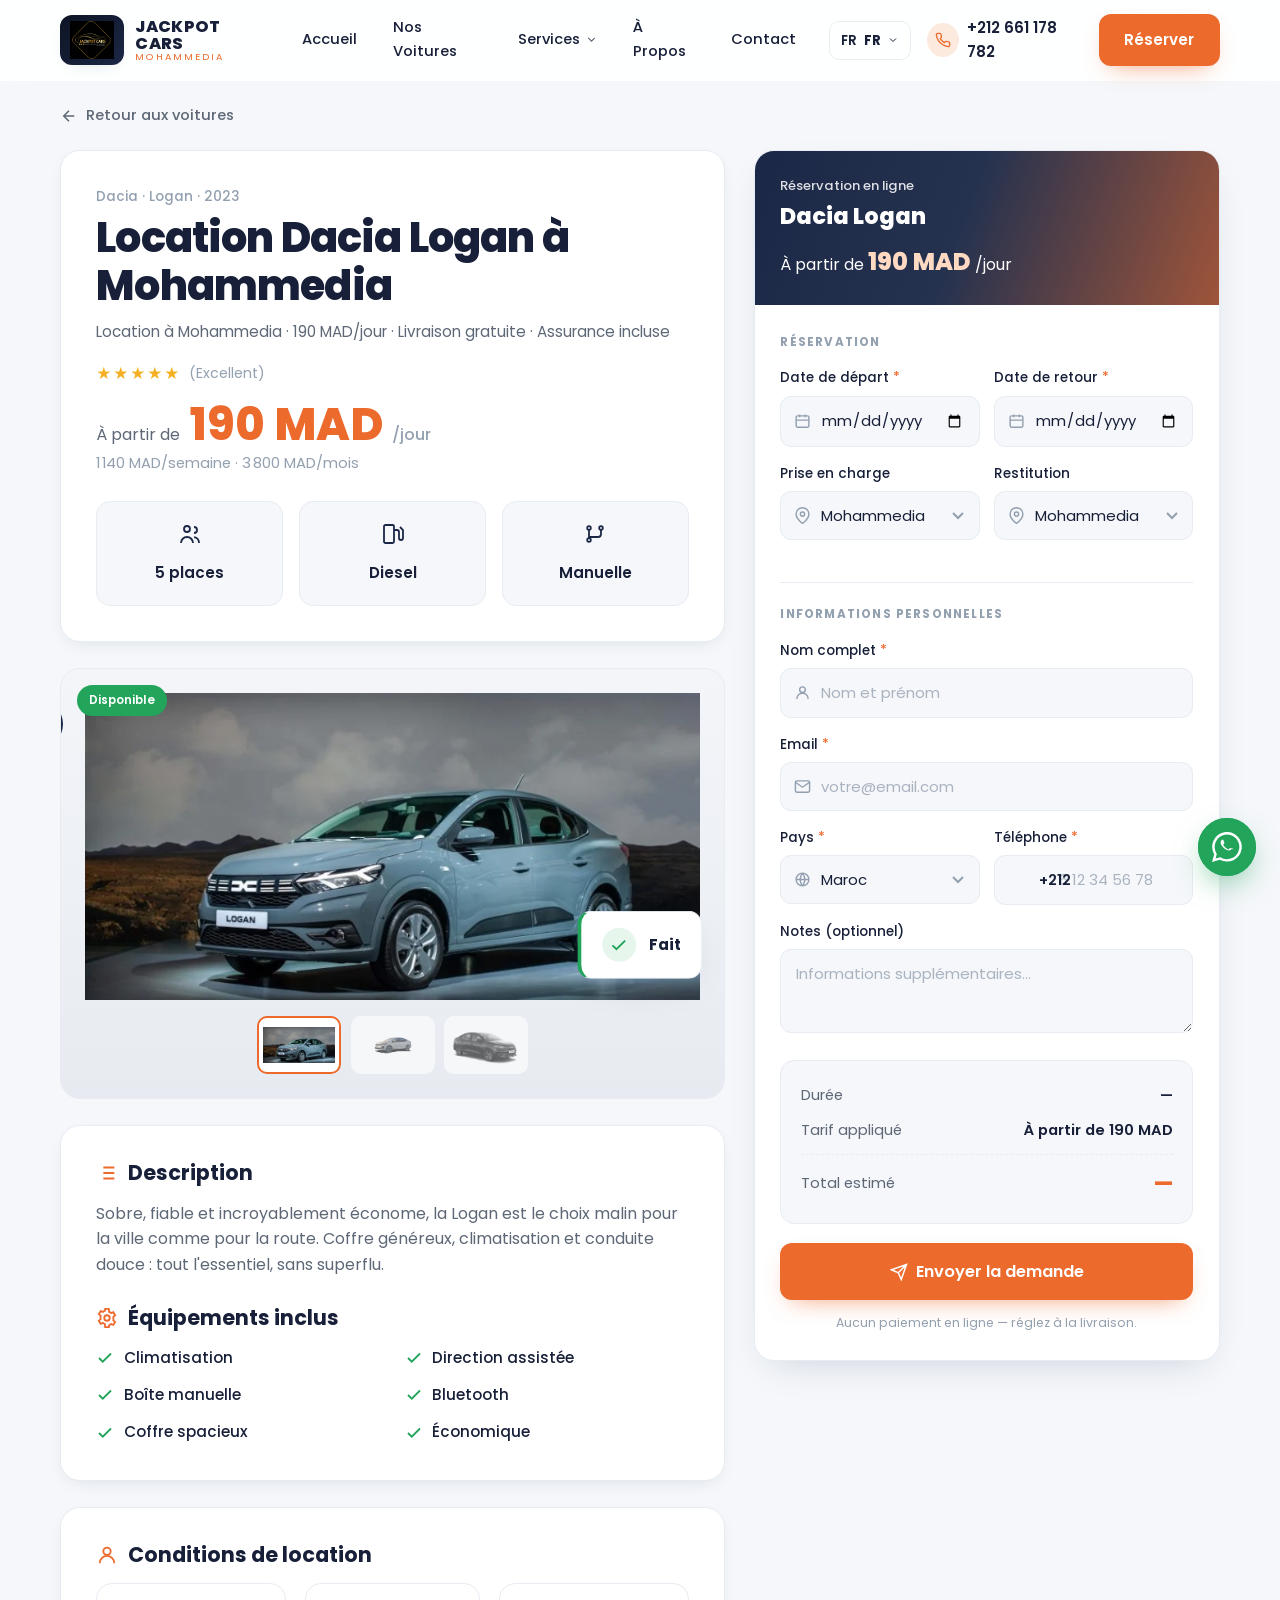
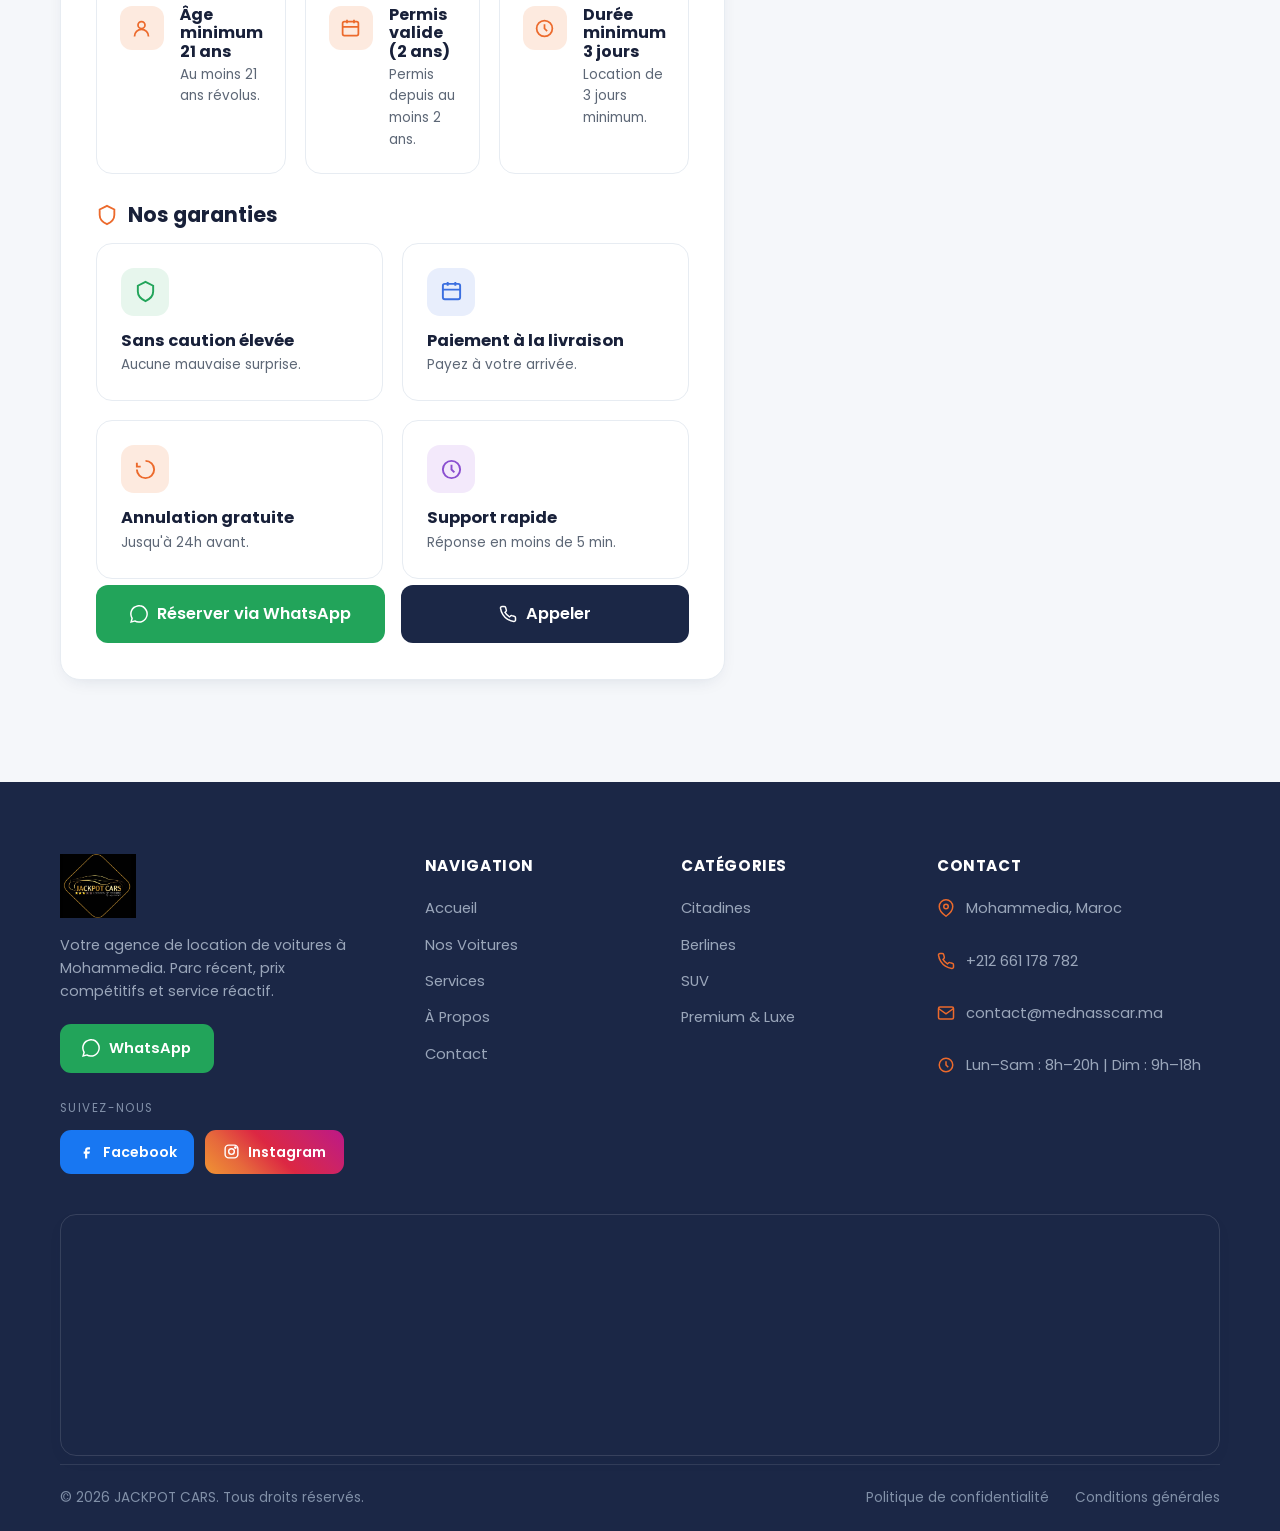
==== commit 1026d992: "Mise ajour nom du brand numero de telephone" ====
--- a/voiture.html
+++ b/voiture.html
@@ -27,7 +27,7 @@
     </nav>
     <div class="nav-right">
       <span class="lang">FR <b>FR</b> <svg viewBox="0 0 24 24" fill="none" stroke="currentColor" stroke-width="2"><path d="M6 9l6 6 6-6"/></svg></span>
-      <a href="tel:+212661731841" class="navphone"><span class="pi"><svg viewBox="0 0 24 24" fill="none" stroke="currentColor" stroke-width="2"><path d="M22 16.9v3a2 2 0 0 1-2.2 2 19.8 19.8 0 0 1-8.6-3.1 19.5 19.5 0 0 1-6-6A19.8 19.8 0 0 1 2 4.2 2 2 0 0 1 4 2h3a2 2 0 0 1 2 1.7c.1 1 .4 1.9.7 2.8a2 2 0 0 1-.5 2.1L8 9.9a16 16 0 0 0 6 6l1.3-1.3a2 2 0 0 1 2.1-.4c.9.3 1.8.6 2.8.7A2 2 0 0 1 22 16.9z"/></svg></span>+212 661 731 841</a>
+      <a href="tel:+212661178782" class="navphone"><span class="pi"><svg viewBox="0 0 24 24" fill="none" stroke="currentColor" stroke-width="2"><path d="M22 16.9v3a2 2 0 0 1-2.2 2 19.8 19.8 0 0 1-8.6-3.1 19.5 19.5 0 0 1-6-6A19.8 19.8 0 0 1 2 4.2 2 2 0 0 1 4 2h3a2 2 0 0 1 2 1.7c.1 1 .4 1.9.7 2.8a2 2 0 0 1-.5 2.1L8 9.9a16 16 0 0 0 6 6l1.3-1.3a2 2 0 0 1 2.1-.4c.9.3 1.8.6 2.8.7A2 2 0 0 1 22 16.9z"/></svg></span>+212 661 178 782</a>
       <a href="#reserver" class="btn btn-orange">Réserver</a>
       <button class="burger" id="burger" aria-label="Menu"><span></span><span></span><span></span></button>
     </div>
@@ -84,7 +84,7 @@
         <h5>Contact</h5>
         <ul class="foot-contact">
           <li><svg viewBox="0 0 24 24" fill="none" stroke="currentColor" stroke-width="2"><path d="M21 10c0 7-9 13-9 13s-9-6-9-13a9 9 0 0 1 18 0z"/><circle cx="12" cy="10" r="3"/></svg> <a href="https://maps.app.goo.gl/d7v4nVq8uvKLCQtSA" target="_blank" rel="noopener">Mohammedia, Maroc</a></li>
-          <li><svg viewBox="0 0 24 24" fill="none" stroke="currentColor" stroke-width="2"><path d="M22 16.9v3a2 2 0 0 1-2.2 2 19.8 19.8 0 0 1-8.6-3.1 19.5 19.5 0 0 1-6-6A19.8 19.8 0 0 1 2 4.2 2 2 0 0 1 4 2h3a2 2 0 0 1 2 1.7c.1 1 .4 1.9.7 2.8a2 2 0 0 1-.5 2.1L8 9.9a16 16 0 0 0 6 6l1.3-1.3a2 2 0 0 1 2.1-.4c.9.3 1.8.6 2.8.7A2 2 0 0 1 22 16.9z"/></svg> <a href="tel:+212661731841">+212 661 731 841</a></li>
+          <li><svg viewBox="0 0 24 24" fill="none" stroke="currentColor" stroke-width="2"><path d="M22 16.9v3a2 2 0 0 1-2.2 2 19.8 19.8 0 0 1-8.6-3.1 19.5 19.5 0 0 1-6-6A19.8 19.8 0 0 1 2 4.2 2 2 0 0 1 4 2h3a2 2 0 0 1 2 1.7c.1 1 .4 1.9.7 2.8a2 2 0 0 1-.5 2.1L8 9.9a16 16 0 0 0 6 6l1.3-1.3a2 2 0 0 1 2.1-.4c.9.3 1.8.6 2.8.7A2 2 0 0 1 22 16.9z"/></svg> <a href="tel:+212661178782">+212 661 178 782</a></li>
           <li><svg viewBox="0 0 24 24" fill="none" stroke="currentColor" stroke-width="2"><rect x="2" y="4" width="20" height="16" rx="2"/><path d="M22 6l-10 7L2 6"/></svg> <a href="mailto:contact@mednasscar.ma">contact@mednasscar.ma</a></li>
           <li><svg viewBox="0 0 24 24" fill="none" stroke="currentColor" stroke-width="2"><circle cx="12" cy="12" r="9"/><path d="M12 7v5l3 3"/></svg> Lun–Sam : 8h–20h | Dim : 9h–18h</li>
         </ul>
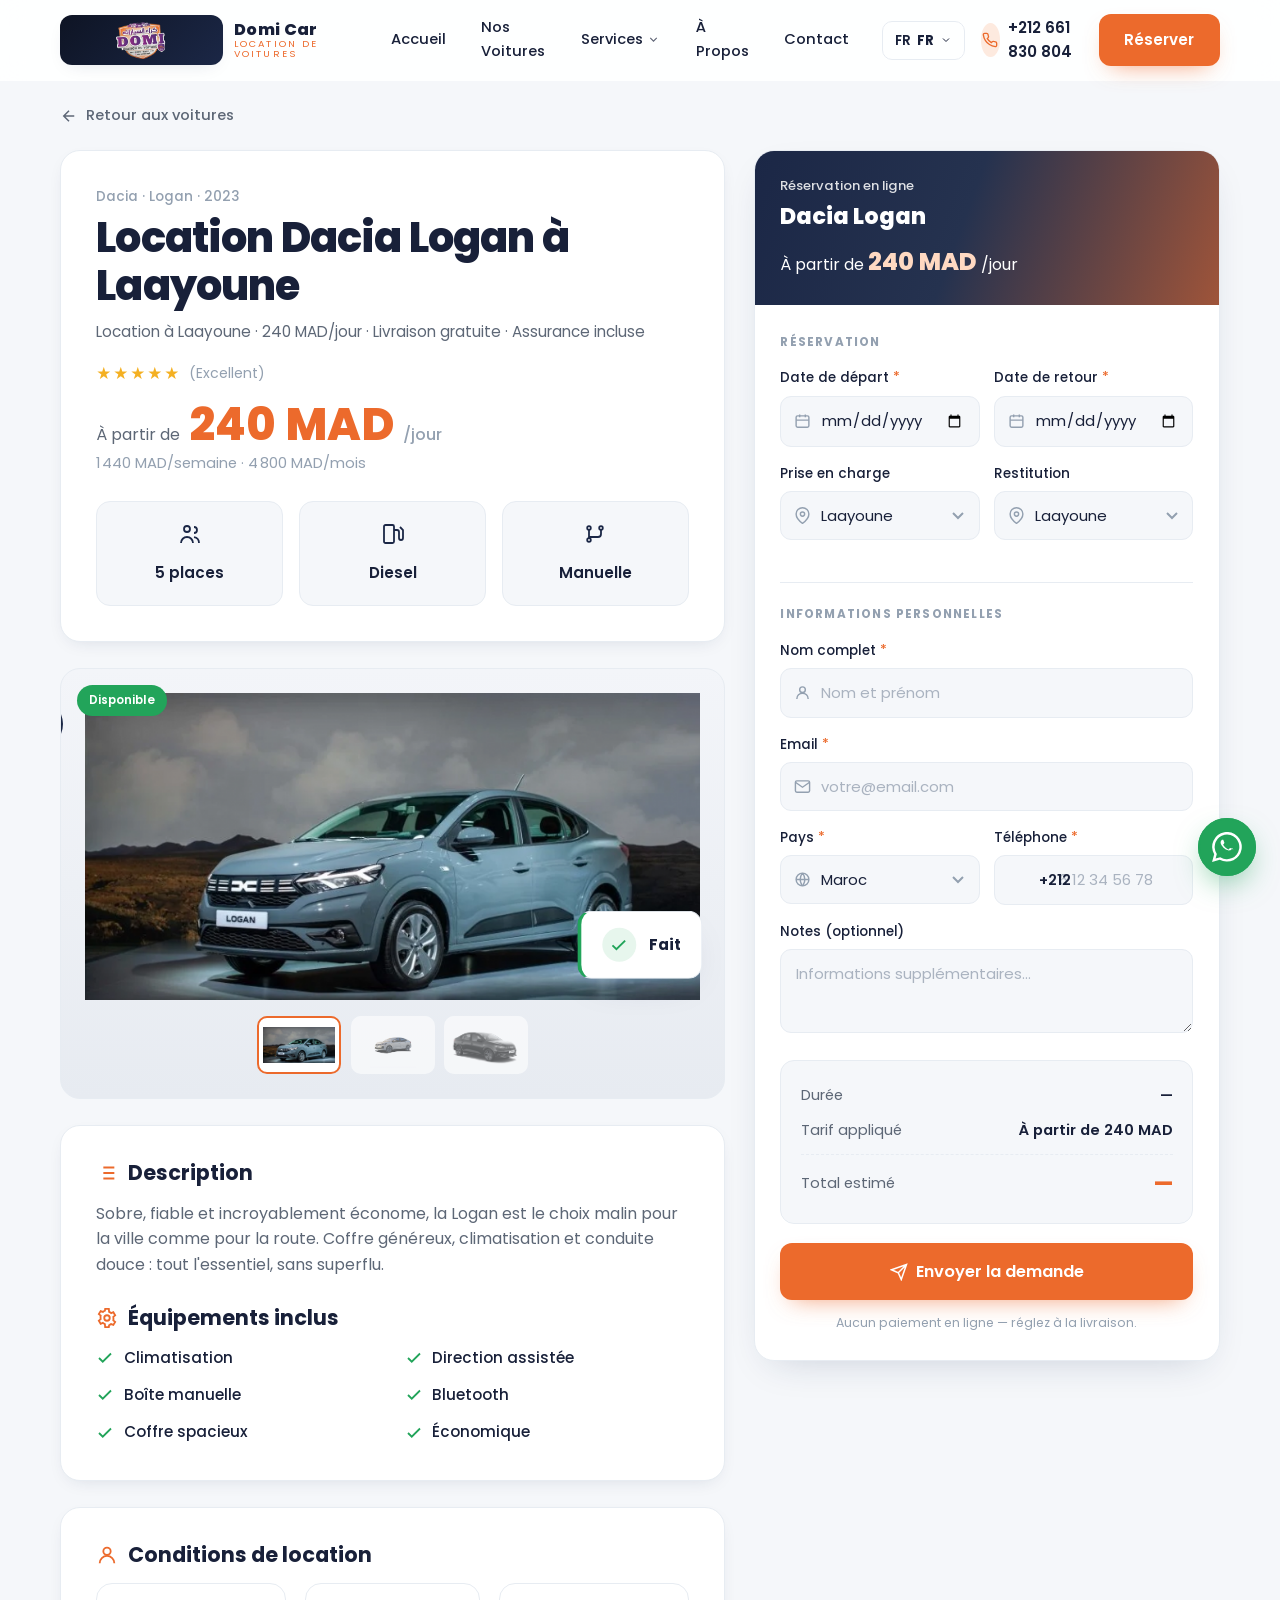
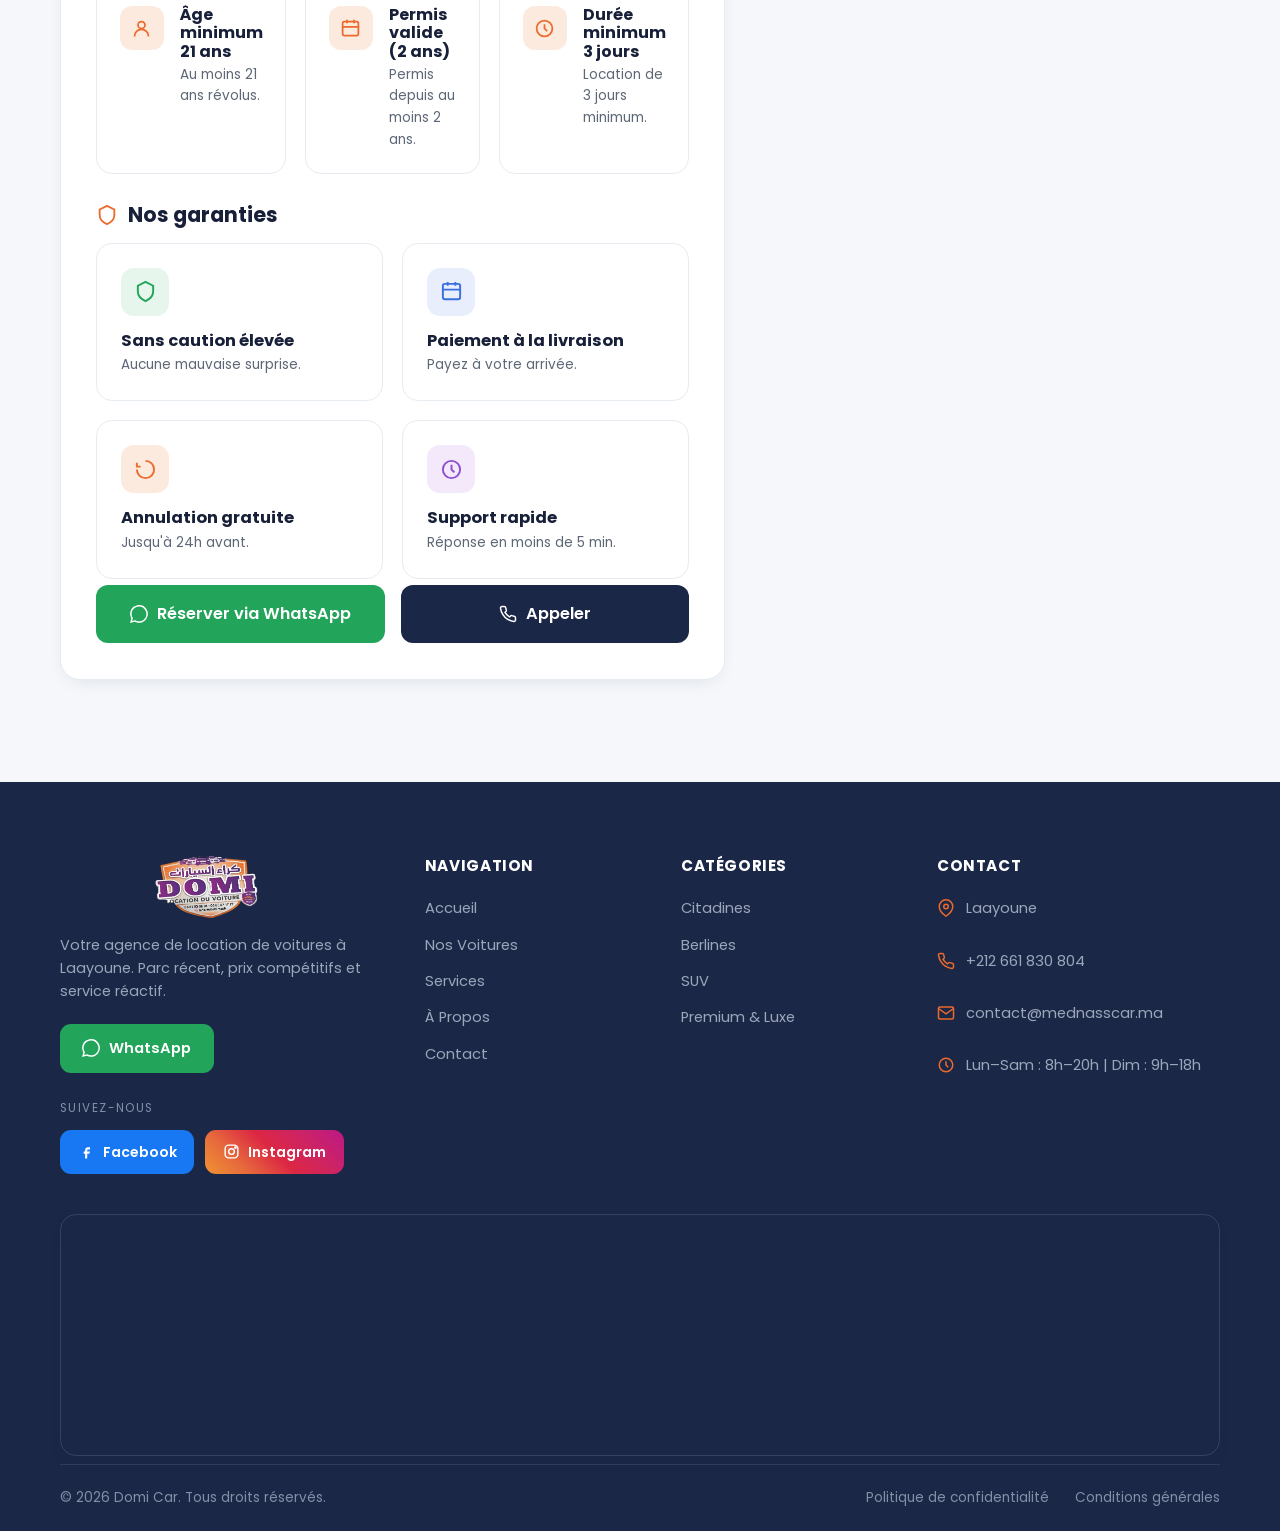
==== commit 4c47db5a: "commit de Domi Car Laatoune" ====
--- a/voiture.html
+++ b/voiture.html
@@ -3,8 +3,8 @@
 <head>
 <meta charset="UTF-8" />
 <meta name="viewport" content="width=device-width, initial-scale=1.0" />
-<title>Détail voiture — JACKPOT CARS</title>
-<meta name="description" content="Fiche détaillée et réservation en ligne — JACKPOT CARS, location de voiture à Mohammedia." />
+<title>Détail voiture — Domi Car : Location de voitures</title>
+<meta name="description" content="Fiche détaillée et réservation en ligne — Domi Car, location de voitures à Laayoune." />
 <link rel="icon" href="images/logo.png" />
 <script>document.documentElement.className += ' js';</script>
 <link rel="stylesheet" href="css/style.css" />
@@ -15,8 +15,8 @@
 <header id="header">
   <div class="wrap nav">
     <a href="index.html" class="brand">
-      <span class="logo-chip"><img src="images/logo.png" alt="Jackpot Cars" /></span>
-      <span class="bt"><b>JACKPOT CARS</b><span>Mohammedia</span></span>
+      <span class="logo-chip"><img src="images/logo.png" alt="Domi Car" /></span>
+      <span class="bt"><b>Domi Car</b><span>Location de voitures</span></span>
     </a>
     <nav class="nav-links" id="navlinks">
       <a href="index.html">Accueil</a>
@@ -27,7 +27,7 @@
     </nav>
     <div class="nav-right">
       <span class="lang">FR <b>FR</b> <svg viewBox="0 0 24 24" fill="none" stroke="currentColor" stroke-width="2"><path d="M6 9l6 6 6-6"/></svg></span>
-      <a href="tel:+212661178782" class="navphone"><span class="pi"><svg viewBox="0 0 24 24" fill="none" stroke="currentColor" stroke-width="2"><path d="M22 16.9v3a2 2 0 0 1-2.2 2 19.8 19.8 0 0 1-8.6-3.1 19.5 19.5 0 0 1-6-6A19.8 19.8 0 0 1 2 4.2 2 2 0 0 1 4 2h3a2 2 0 0 1 2 1.7c.1 1 .4 1.9.7 2.8a2 2 0 0 1-.5 2.1L8 9.9a16 16 0 0 0 6 6l1.3-1.3a2 2 0 0 1 2.1-.4c.9.3 1.8.6 2.8.7A2 2 0 0 1 22 16.9z"/></svg></span>+212 661 178 782</a>
+      <a href="tel:+212661830804" class="navphone"><span class="pi"><svg viewBox="0 0 24 24" fill="none" stroke="currentColor" stroke-width="2"><path d="M22 16.9v3a2 2 0 0 1-2.2 2 19.8 19.8 0 0 1-8.6-3.1 19.5 19.5 0 0 1-6-6A19.8 19.8 0 0 1 2 4.2 2 2 0 0 1 4 2h3a2 2 0 0 1 2 1.7c.1 1 .4 1.9.7 2.8a2 2 0 0 1-.5 2.1L8 9.9a16 16 0 0 0 6 6l1.3-1.3a2 2 0 0 1 2.1-.4c.9.3 1.8.6 2.8.7A2 2 0 0 1 22 16.9z"/></svg></span>+212 661 830 804</a>
       <a href="#reserver" class="btn btn-orange">Réserver</a>
       <button class="burger" id="burger" aria-label="Menu"><span></span><span></span><span></span></button>
     </div>
@@ -53,8 +53,8 @@
   <div class="wrap">
     <div class="foot-main">
       <div class="foot-brand">
-        <img src="images/logo.png" alt="Jackpot Cars" />
-        <p>Votre agence de location de voitures à Mohammedia. Parc récent, prix compétitifs et service réactif.</p>
+        <img src="images/logo.png" alt="Domi Car" />
+        <p>Votre agence de location de voitures à Laayoune. Parc récent, prix compétitifs et service réactif.</p>
         <a id="footWa" href="#" target="_blank" rel="noopener" class="foot-wa">
           <svg viewBox="0 0 24 24" fill="currentColor"><path d="M.06 24l1.69-6.16a11.86 11.86 0 1 1 4.43 4.34L.06 24zM6.6 20.2l.37.22a9.86 9.86 0 1 0-3.34-3.26l.24.38-1 3.65 3.73-.99z"/></svg>
           WhatsApp
@@ -83,8 +83,8 @@
       <div class="foot-col">
         <h5>Contact</h5>
         <ul class="foot-contact">
-          <li><svg viewBox="0 0 24 24" fill="none" stroke="currentColor" stroke-width="2"><path d="M21 10c0 7-9 13-9 13s-9-6-9-13a9 9 0 0 1 18 0z"/><circle cx="12" cy="10" r="3"/></svg> <a href="https://maps.app.goo.gl/d7v4nVq8uvKLCQtSA" target="_blank" rel="noopener">Mohammedia, Maroc</a></li>
-          <li><svg viewBox="0 0 24 24" fill="none" stroke="currentColor" stroke-width="2"><path d="M22 16.9v3a2 2 0 0 1-2.2 2 19.8 19.8 0 0 1-8.6-3.1 19.5 19.5 0 0 1-6-6A19.8 19.8 0 0 1 2 4.2 2 2 0 0 1 4 2h3a2 2 0 0 1 2 1.7c.1 1 .4 1.9.7 2.8a2 2 0 0 1-.5 2.1L8 9.9a16 16 0 0 0 6 6l1.3-1.3a2 2 0 0 1 2.1-.4c.9.3 1.8.6 2.8.7A2 2 0 0 1 22 16.9z"/></svg> <a href="tel:+212661178782">+212 661 178 782</a></li>
+          <li><svg viewBox="0 0 24 24" fill="none" stroke="currentColor" stroke-width="2"><path d="M21 10c0 7-9 13-9 13s-9-6-9-13a9 9 0 0 1 18 0z"/><circle cx="12" cy="10" r="3"/></svg> <a href="https://www.google.com/maps?q=Laayoune,+Maroc" target="_blank" rel="noopener">Laayoune</a></li>
+          <li><svg viewBox="0 0 24 24" fill="none" stroke="currentColor" stroke-width="2"><path d="M22 16.9v3a2 2 0 0 1-2.2 2 19.8 19.8 0 0 1-8.6-3.1 19.5 19.5 0 0 1-6-6A19.8 19.8 0 0 1 2 4.2 2 2 0 0 1 4 2h3a2 2 0 0 1 2 1.7c.1 1 .4 1.9.7 2.8a2 2 0 0 1-.5 2.1L8 9.9a16 16 0 0 0 6 6l1.3-1.3a2 2 0 0 1 2.1-.4c.9.3 1.8.6 2.8.7A2 2 0 0 1 22 16.9z"/></svg> <a href="tel:+212661830804">+212 661 830 804</a></li>
           <li><svg viewBox="0 0 24 24" fill="none" stroke="currentColor" stroke-width="2"><rect x="2" y="4" width="20" height="16" rx="2"/><path d="M22 6l-10 7L2 6"/></svg> <a href="mailto:contact@mednasscar.ma">contact@mednasscar.ma</a></li>
           <li><svg viewBox="0 0 24 24" fill="none" stroke="currentColor" stroke-width="2"><circle cx="12" cy="12" r="9"/><path d="M12 7v5l3 3"/></svg> Lun–Sam : 8h–20h | Dim : 9h–18h</li>
         </ul>
@@ -92,13 +92,13 @@
     </div>
     <div class="foot-map">
       <iframe
-        src="https://www.google.com/maps?q=33.699343,-7.3597821&amp;z=16&amp;hl=fr&amp;output=embed"
-        title="Localisation Jackpot Cars — Mohammedia"
+        src="https://www.google.com/maps?q=Laayoune,+Maroc&amp;z=13&amp;hl=fr&amp;output=embed"
+        title="Localisation Domi Car — Laayoune"
         width="100%" height="240" style="border:0" loading="lazy"
         allowfullscreen referrerpolicy="no-referrer-when-downgrade"></iframe>
     </div>
     <div class="foot-bottom">
-      <small>© <span id="year"></span> JACKPOT CARS. Tous droits réservés.</small>
+      <small>© <span id="year"></span> Domi Car. Tous droits réservés.</small>
       <div class="fb-links">
         <a href="#">Politique de confidentialité</a>
         <a href="#">Conditions générales</a>
--- a/css/style.css
+++ b/css/style.css
@@ -1,5 +1,5 @@
 /* ============================================================
-   JACKPOT CARS — Mohammedia
+   Domi Car — Laayoune
    Thème clair · Orange & Bleu marine · style "Lux"
    ============================================================ */
 
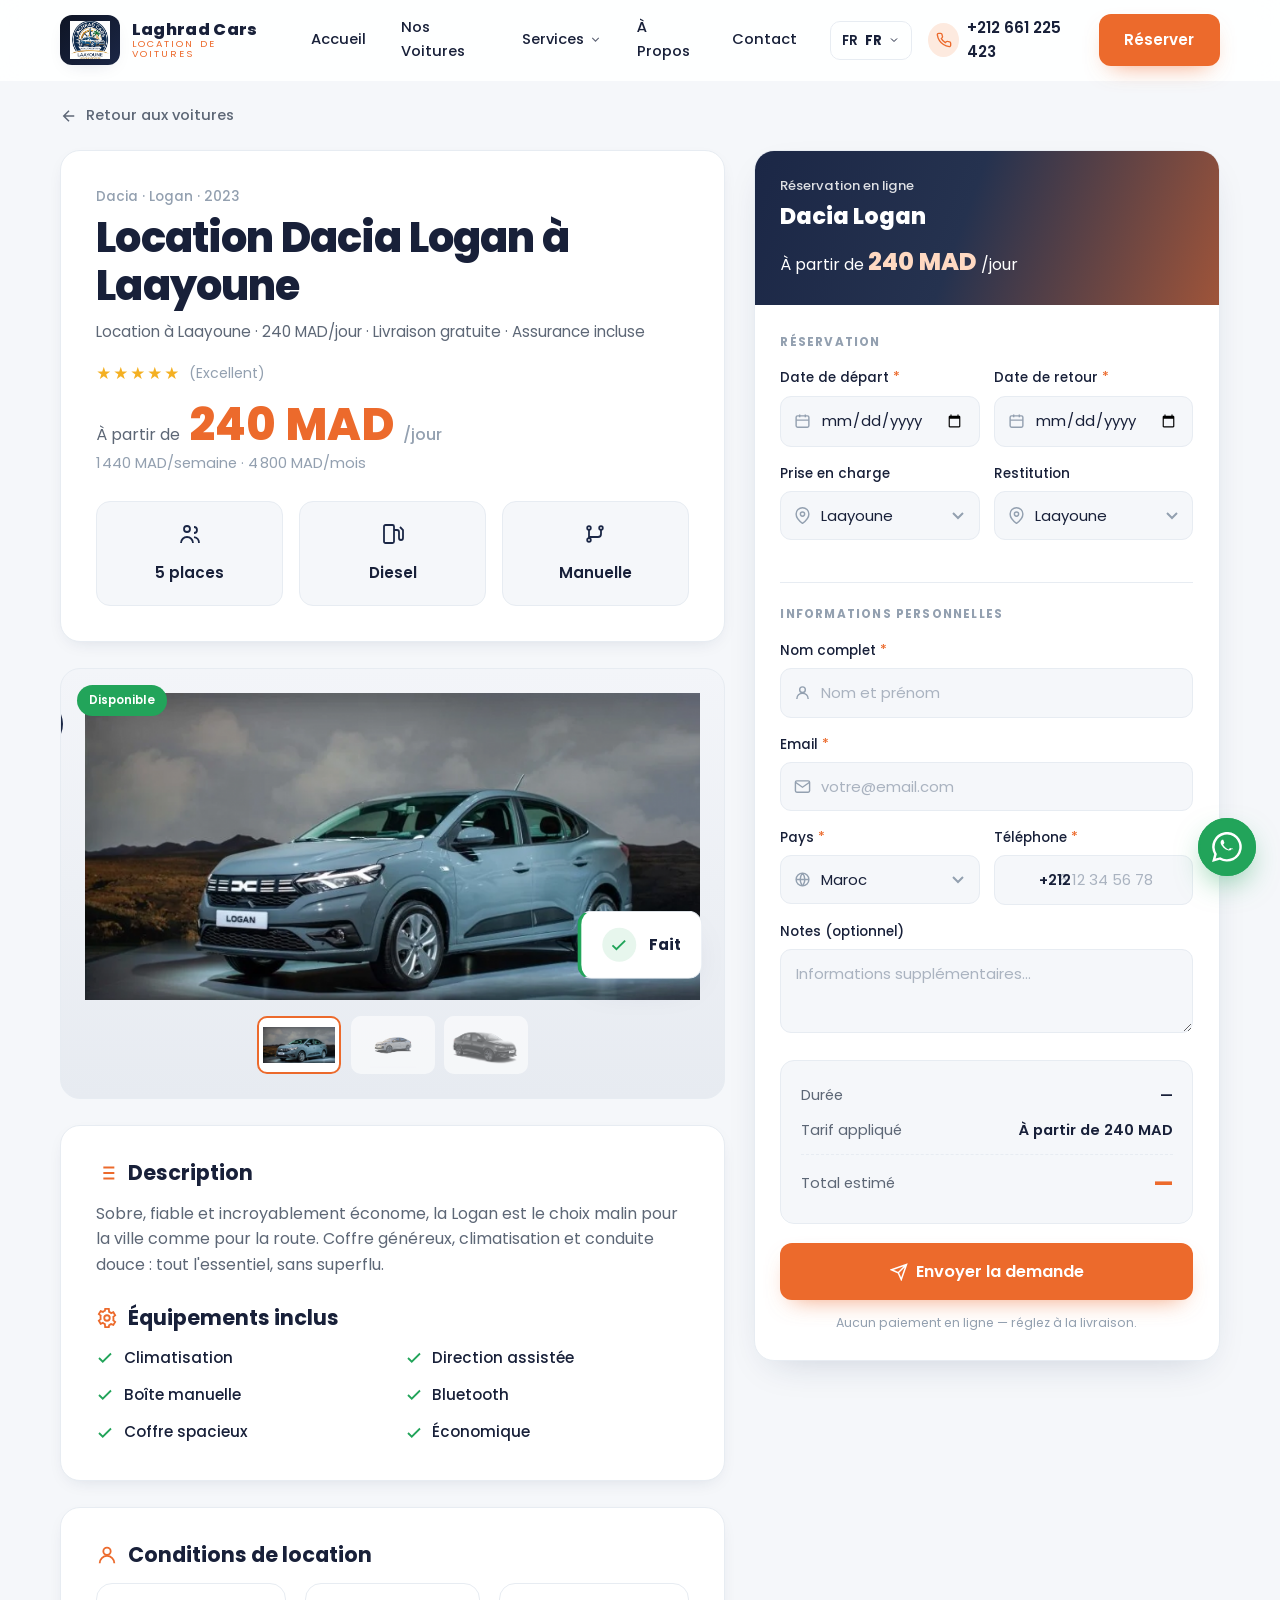
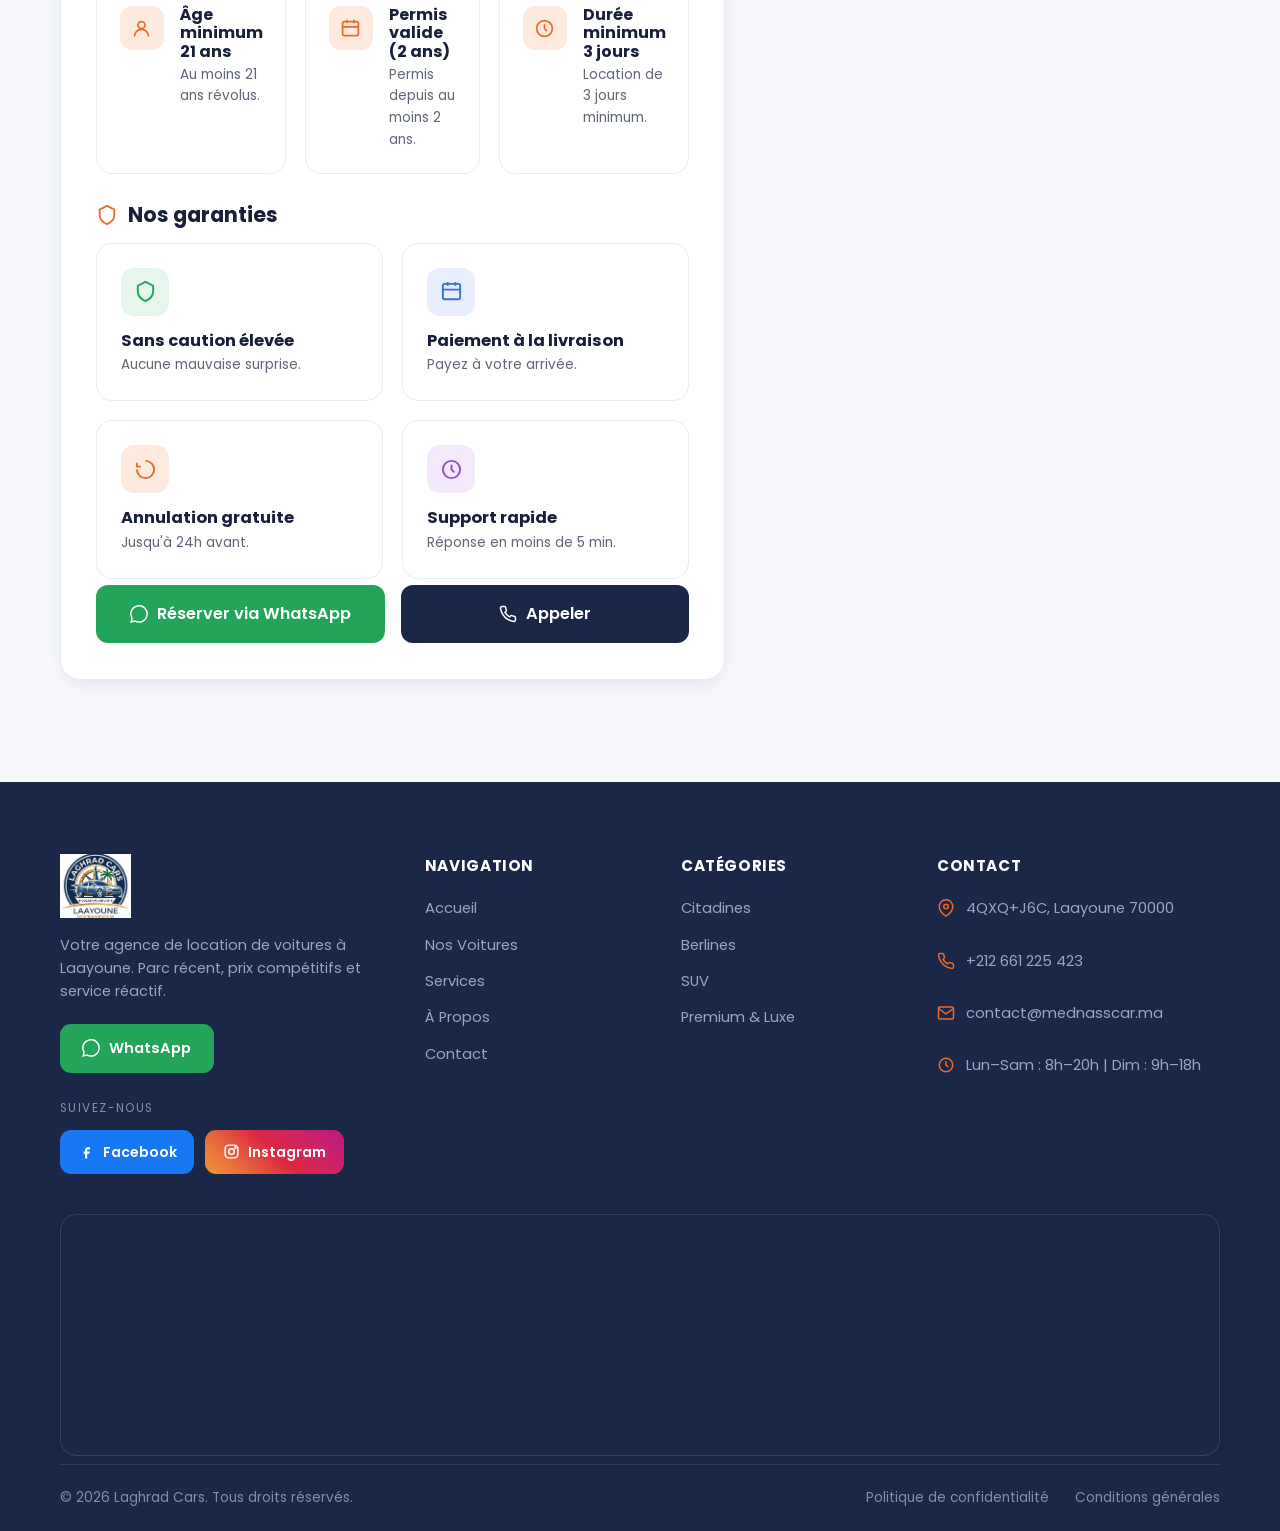
==== commit ae46c5f0: "the new location" ====
--- a/voiture.html
+++ b/voiture.html
@@ -3,9 +3,9 @@
 <head>
 <meta charset="UTF-8" />
 <meta name="viewport" content="width=device-width, initial-scale=1.0" />
-<title>Détail voiture — Domi Car : Location de voitures</title>
-<meta name="description" content="Fiche détaillée et réservation en ligne — Domi Car, location de voitures à Laayoune." />
-<link rel="icon" href="images/logo.png" />
+<title>Détail voiture — Laghrad Cars : Location de voitures</title>
+<meta name="description" content="Fiche détaillée et réservation en ligne — Laghrad Cars, location de voitures à Laayoune." />
+<link rel="icon" href="images/laghrad cars.png" />
 <script>document.documentElement.className += ' js';</script>
 <link rel="stylesheet" href="css/style.css" />
 </head>
@@ -15,8 +15,8 @@
 <header id="header">
   <div class="wrap nav">
     <a href="index.html" class="brand">
-      <span class="logo-chip"><img src="images/logo.png" alt="Domi Car" /></span>
-      <span class="bt"><b>Domi Car</b><span>Location de voitures</span></span>
+      <span class="logo-chip"><img src="images/laghrad cars.png" alt="Laghrad Cars" /></span>
+      <span class="bt"><b>Laghrad Cars</b><span>Location de voitures</span></span>
     </a>
     <nav class="nav-links" id="navlinks">
       <a href="index.html">Accueil</a>
@@ -27,7 +27,7 @@
     </nav>
     <div class="nav-right">
       <span class="lang">FR <b>FR</b> <svg viewBox="0 0 24 24" fill="none" stroke="currentColor" stroke-width="2"><path d="M6 9l6 6 6-6"/></svg></span>
-      <a href="tel:+212661830804" class="navphone"><span class="pi"><svg viewBox="0 0 24 24" fill="none" stroke="currentColor" stroke-width="2"><path d="M22 16.9v3a2 2 0 0 1-2.2 2 19.8 19.8 0 0 1-8.6-3.1 19.5 19.5 0 0 1-6-6A19.8 19.8 0 0 1 2 4.2 2 2 0 0 1 4 2h3a2 2 0 0 1 2 1.7c.1 1 .4 1.9.7 2.8a2 2 0 0 1-.5 2.1L8 9.9a16 16 0 0 0 6 6l1.3-1.3a2 2 0 0 1 2.1-.4c.9.3 1.8.6 2.8.7A2 2 0 0 1 22 16.9z"/></svg></span>+212 661 830 804</a>
+      <a href="tel:+212661225423" class="navphone"><span class="pi"><svg viewBox="0 0 24 24" fill="none" stroke="currentColor" stroke-width="2"><path d="M22 16.9v3a2 2 0 0 1-2.2 2 19.8 19.8 0 0 1-8.6-3.1 19.5 19.5 0 0 1-6-6A19.8 19.8 0 0 1 2 4.2 2 2 0 0 1 4 2h3a2 2 0 0 1 2 1.7c.1 1 .4 1.9.7 2.8a2 2 0 0 1-.5 2.1L8 9.9a16 16 0 0 0 6 6l1.3-1.3a2 2 0 0 1 2.1-.4c.9.3 1.8.6 2.8.7A2 2 0 0 1 22 16.9z"/></svg></span>+212 661 225 423</a>
       <a href="#reserver" class="btn btn-orange">Réserver</a>
       <button class="burger" id="burger" aria-label="Menu"><span></span><span></span><span></span></button>
     </div>
@@ -53,7 +53,7 @@
   <div class="wrap">
     <div class="foot-main">
       <div class="foot-brand">
-        <img src="images/logo.png" alt="Domi Car" />
+        <img src="images/laghrad cars.png" alt="Laghrad Cars" />
         <p>Votre agence de location de voitures à Laayoune. Parc récent, prix compétitifs et service réactif.</p>
         <a id="footWa" href="#" target="_blank" rel="noopener" class="foot-wa">
           <svg viewBox="0 0 24 24" fill="currentColor"><path d="M.06 24l1.69-6.16a11.86 11.86 0 1 1 4.43 4.34L.06 24zM6.6 20.2l.37.22a9.86 9.86 0 1 0-3.34-3.26l.24.38-1 3.65 3.73-.99z"/></svg>
@@ -83,8 +83,8 @@
       <div class="foot-col">
         <h5>Contact</h5>
         <ul class="foot-contact">
-          <li><svg viewBox="0 0 24 24" fill="none" stroke="currentColor" stroke-width="2"><path d="M21 10c0 7-9 13-9 13s-9-6-9-13a9 9 0 0 1 18 0z"/><circle cx="12" cy="10" r="3"/></svg> <a href="https://www.google.com/maps?q=Laayoune,+Maroc" target="_blank" rel="noopener">Laayoune</a></li>
-          <li><svg viewBox="0 0 24 24" fill="none" stroke="currentColor" stroke-width="2"><path d="M22 16.9v3a2 2 0 0 1-2.2 2 19.8 19.8 0 0 1-8.6-3.1 19.5 19.5 0 0 1-6-6A19.8 19.8 0 0 1 2 4.2 2 2 0 0 1 4 2h3a2 2 0 0 1 2 1.7c.1 1 .4 1.9.7 2.8a2 2 0 0 1-.5 2.1L8 9.9a16 16 0 0 0 6 6l1.3-1.3a2 2 0 0 1 2.1-.4c.9.3 1.8.6 2.8.7A2 2 0 0 1 22 16.9z"/></svg> <a href="tel:+212661830804">+212 661 830 804</a></li>
+          <li><svg viewBox="0 0 24 24" fill="none" stroke="currentColor" stroke-width="2"><path d="M21 10c0 7-9 13-9 13s-9-6-9-13a9 9 0 0 1 18 0z"/><circle cx="12" cy="10" r="3"/></svg> <a href="https://maps.app.goo.gl/fSbDPrFya81qXNvm9" target="_blank" rel="noopener">4QXQ+J6C, Laayoune 70000</a></li>
+          <li><svg viewBox="0 0 24 24" fill="none" stroke="currentColor" stroke-width="2"><path d="M22 16.9v3a2 2 0 0 1-2.2 2 19.8 19.8 0 0 1-8.6-3.1 19.5 19.5 0 0 1-6-6A19.8 19.8 0 0 1 2 4.2 2 2 0 0 1 4 2h3a2 2 0 0 1 2 1.7c.1 1 .4 1.9.7 2.8a2 2 0 0 1-.5 2.1L8 9.9a16 16 0 0 0 6 6l1.3-1.3a2 2 0 0 1 2.1-.4c.9.3 1.8.6 2.8.7A2 2 0 0 1 22 16.9z"/></svg> <a href="tel:+212661225423">+212 661 225 423</a></li>
           <li><svg viewBox="0 0 24 24" fill="none" stroke="currentColor" stroke-width="2"><rect x="2" y="4" width="20" height="16" rx="2"/><path d="M22 6l-10 7L2 6"/></svg> <a href="mailto:contact@mednasscar.ma">contact@mednasscar.ma</a></li>
           <li><svg viewBox="0 0 24 24" fill="none" stroke="currentColor" stroke-width="2"><circle cx="12" cy="12" r="9"/><path d="M12 7v5l3 3"/></svg> Lun–Sam : 8h–20h | Dim : 9h–18h</li>
         </ul>
@@ -92,13 +92,13 @@
     </div>
     <div class="foot-map">
       <iframe
-        src="https://www.google.com/maps?q=Laayoune,+Maroc&amp;z=13&amp;hl=fr&amp;output=embed"
-        title="Localisation Domi Car — Laayoune"
+        src="https://www.google.com/maps?q=4QXQ%2BJ6C,+Laayoune+70000&z=15&hl=fr&output=embed"
+        title="Localisation Laghrad Cars — Laayoune"
         width="100%" height="240" style="border:0" loading="lazy"
         allowfullscreen referrerpolicy="no-referrer-when-downgrade"></iframe>
     </div>
     <div class="foot-bottom">
-      <small>© <span id="year"></span> Domi Car. Tous droits réservés.</small>
+      <small>© <span id="year"></span> Laghrad Cars. Tous droits réservés.</small>
       <div class="fb-links">
         <a href="#">Politique de confidentialité</a>
         <a href="#">Conditions générales</a>
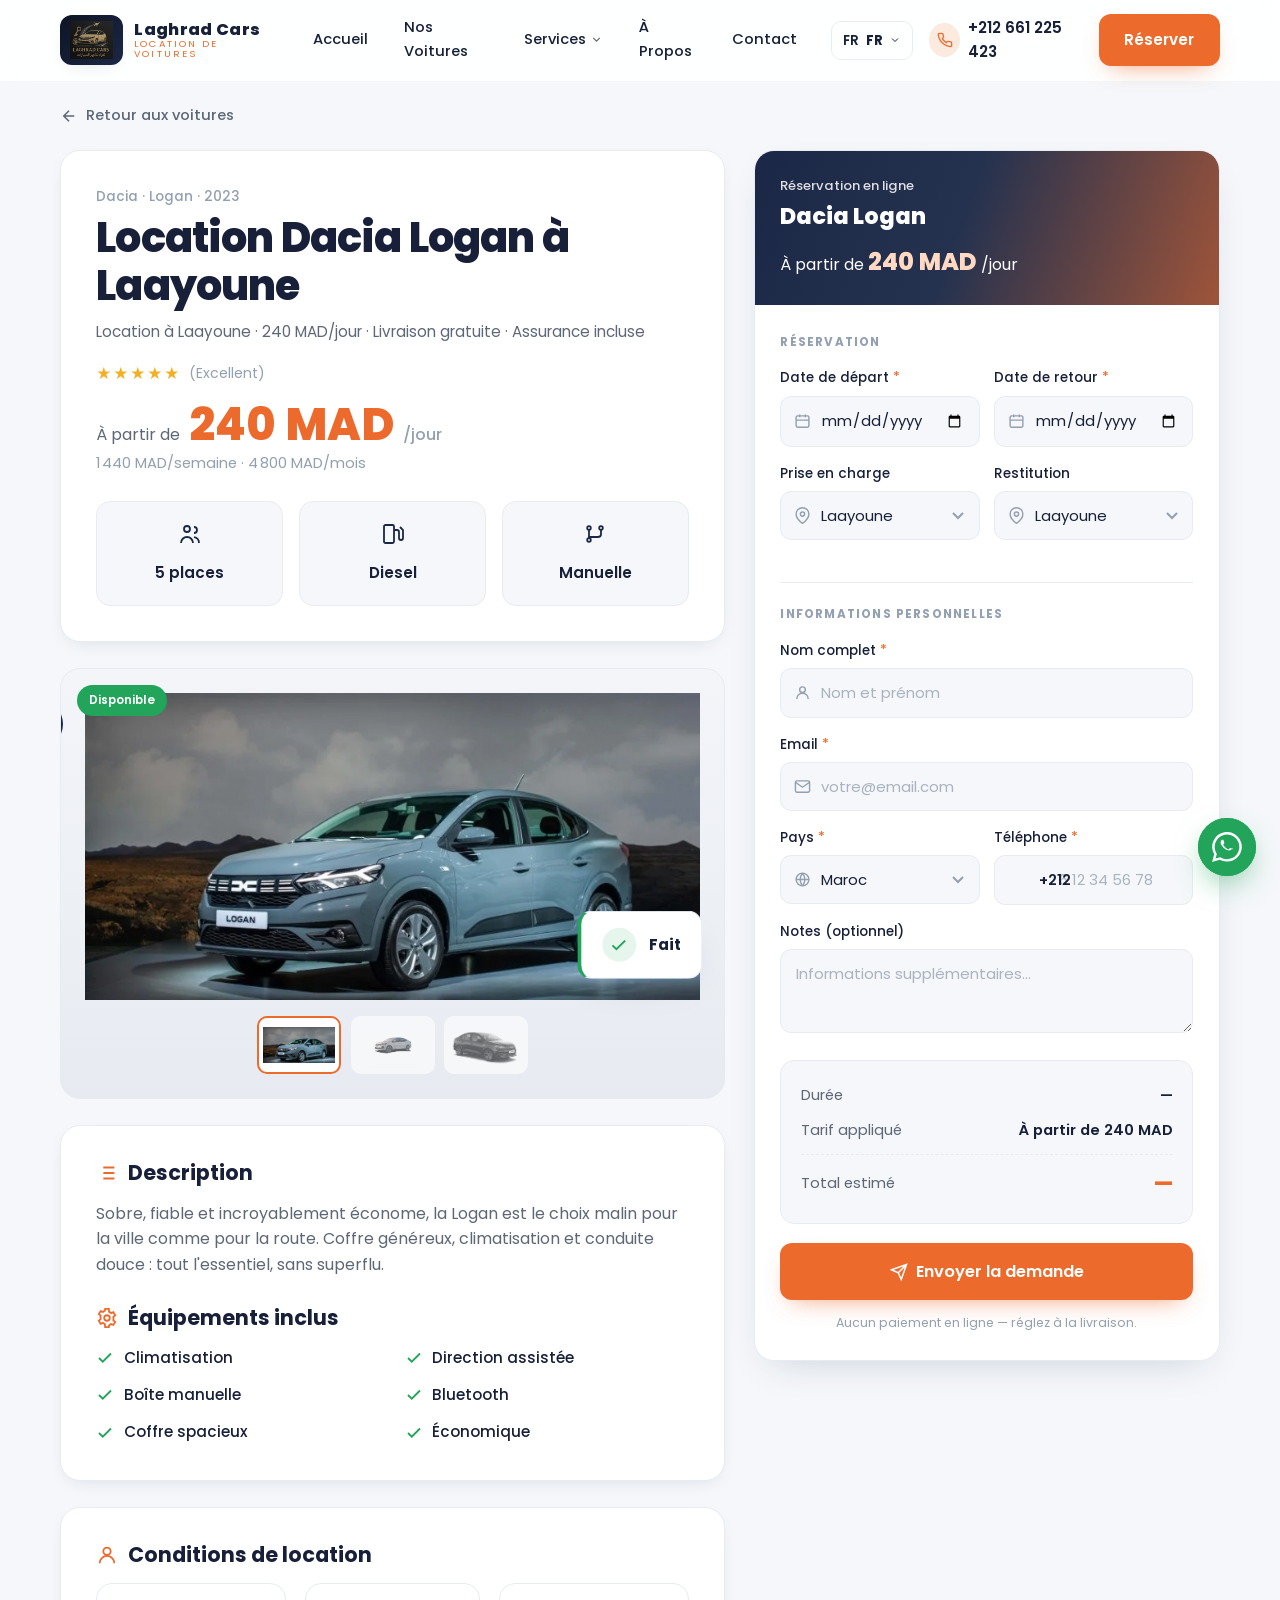
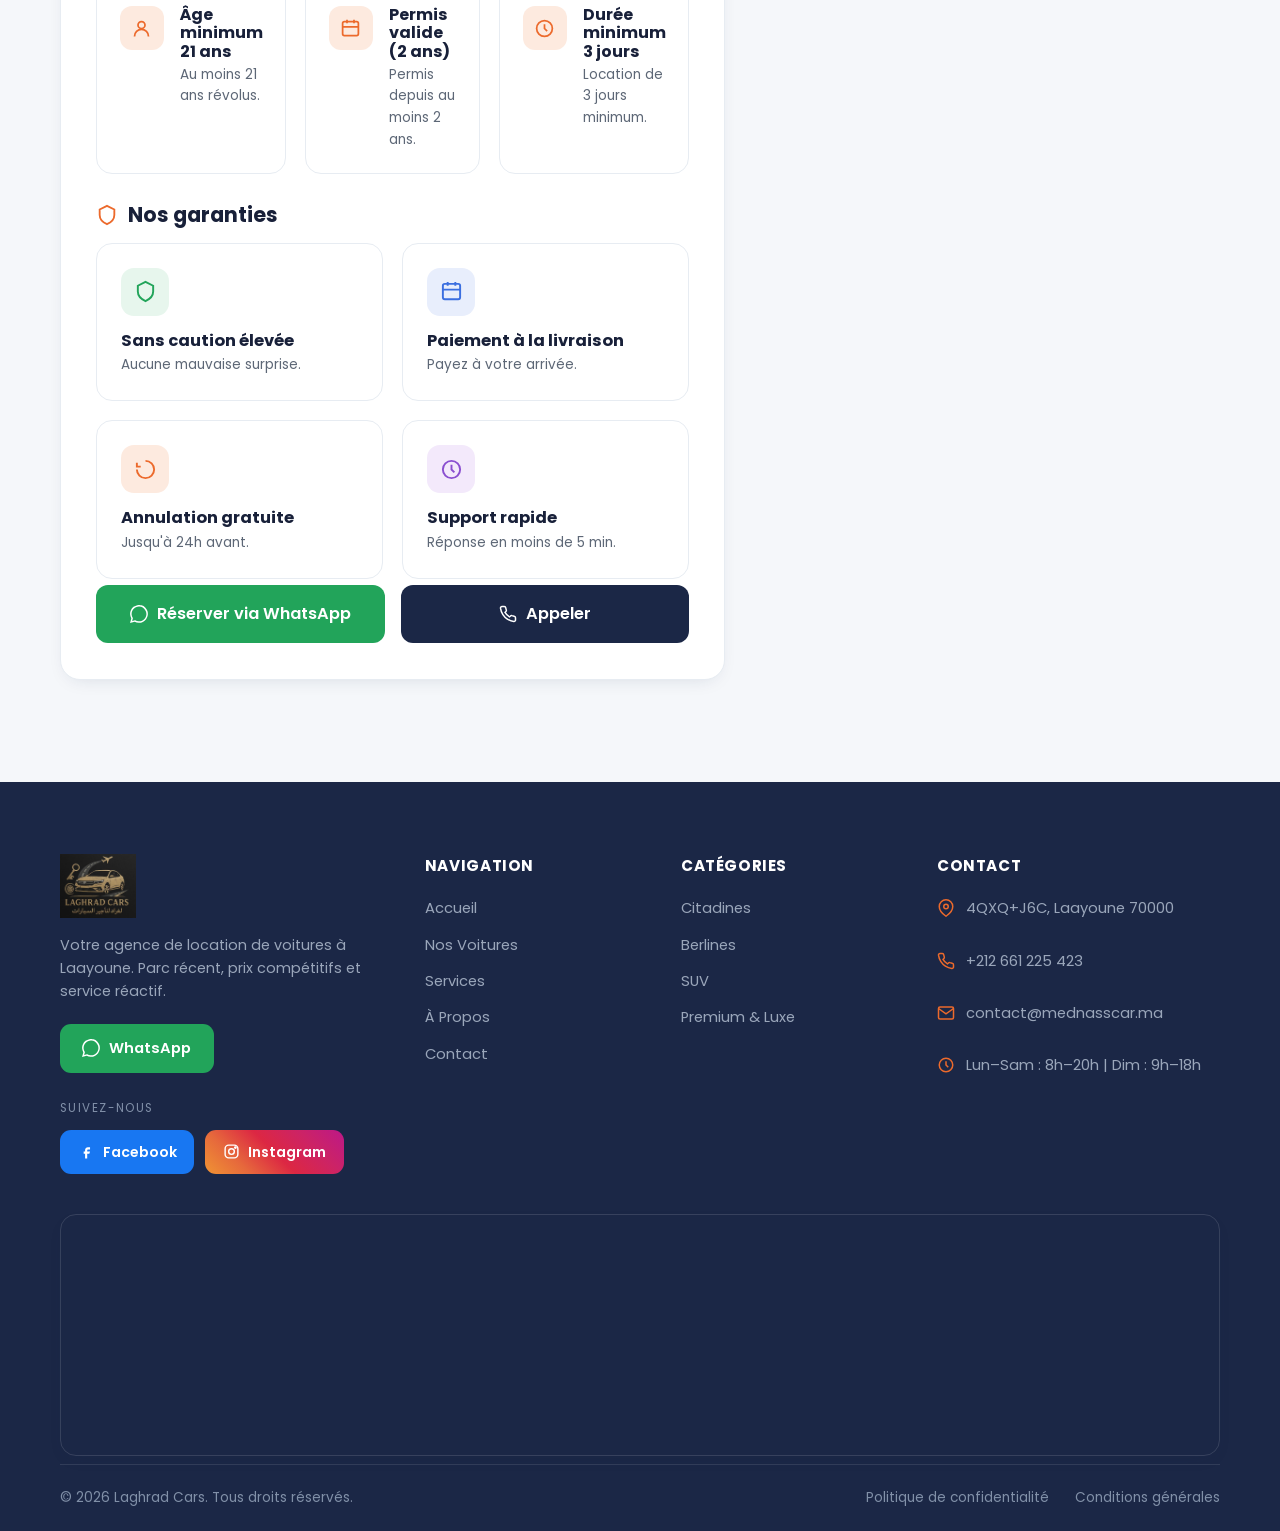
==== commit 28aaf451: "the new location add" ====
--- a/voiture.html
+++ b/voiture.html
@@ -5,7 +5,7 @@
 <meta name="viewport" content="width=device-width, initial-scale=1.0" />
 <title>Détail voiture — Laghrad Cars : Location de voitures</title>
 <meta name="description" content="Fiche détaillée et réservation en ligne — Laghrad Cars, location de voitures à Laayoune." />
-<link rel="icon" href="images/laghrad cars.png" />
+<link rel="icon" href="images/laghradcars.png" />
 <script>document.documentElement.className += ' js';</script>
 <link rel="stylesheet" href="css/style.css" />
 </head>
@@ -15,7 +15,7 @@
 <header id="header">
   <div class="wrap nav">
     <a href="index.html" class="brand">
-      <span class="logo-chip"><img src="images/laghrad cars.png" alt="Laghrad Cars" /></span>
+      <span class="logo-chip"><img src="images/laghradcars.png" alt="Laghrad Cars" /></span>
       <span class="bt"><b>Laghrad Cars</b><span>Location de voitures</span></span>
     </a>
     <nav class="nav-links" id="navlinks">
@@ -53,7 +53,7 @@
   <div class="wrap">
     <div class="foot-main">
       <div class="foot-brand">
-        <img src="images/laghrad cars.png" alt="Laghrad Cars" />
+        <img src="images/laghradcars.png" alt="Laghrad Cars" />
         <p>Votre agence de location de voitures à Laayoune. Parc récent, prix compétitifs et service réactif.</p>
         <a id="footWa" href="#" target="_blank" rel="noopener" class="foot-wa">
           <svg viewBox="0 0 24 24" fill="currentColor"><path d="M.06 24l1.69-6.16a11.86 11.86 0 1 1 4.43 4.34L.06 24zM6.6 20.2l.37.22a9.86 9.86 0 1 0-3.34-3.26l.24.38-1 3.65 3.73-.99z"/></svg>
